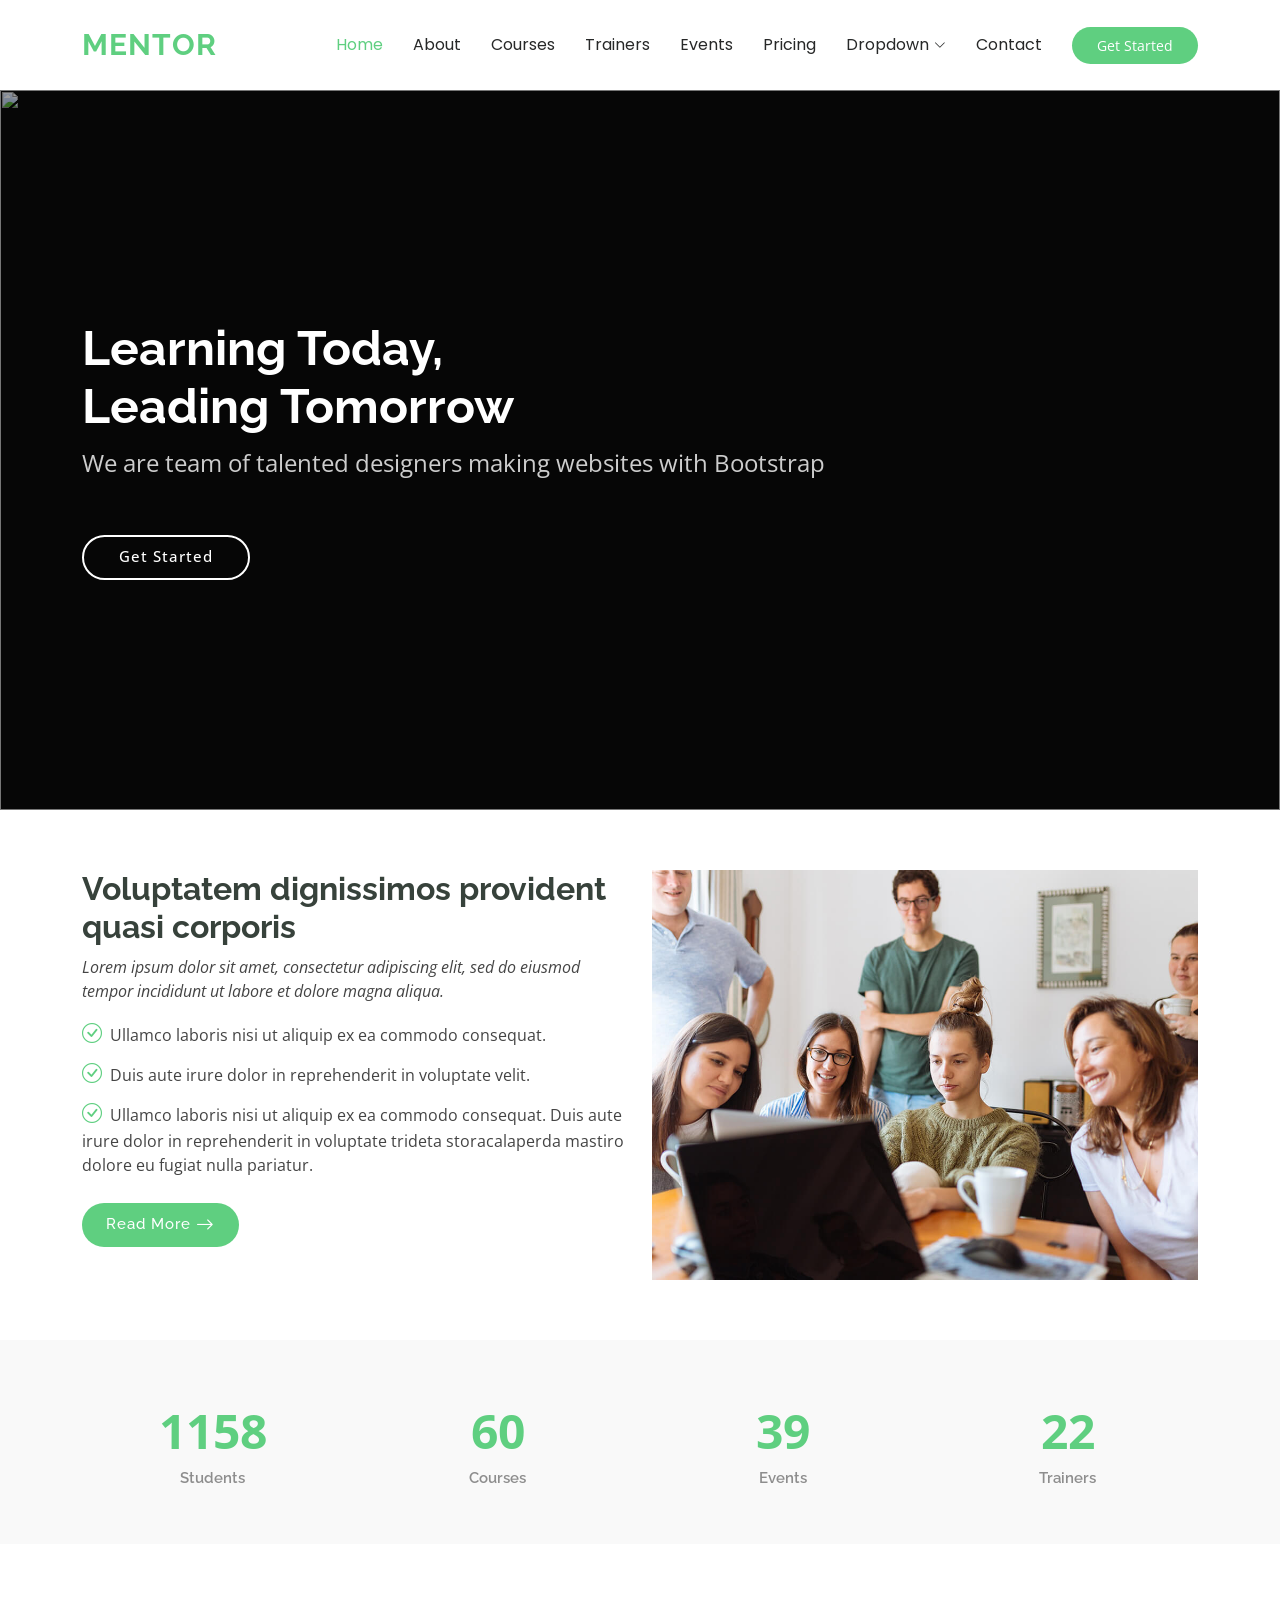
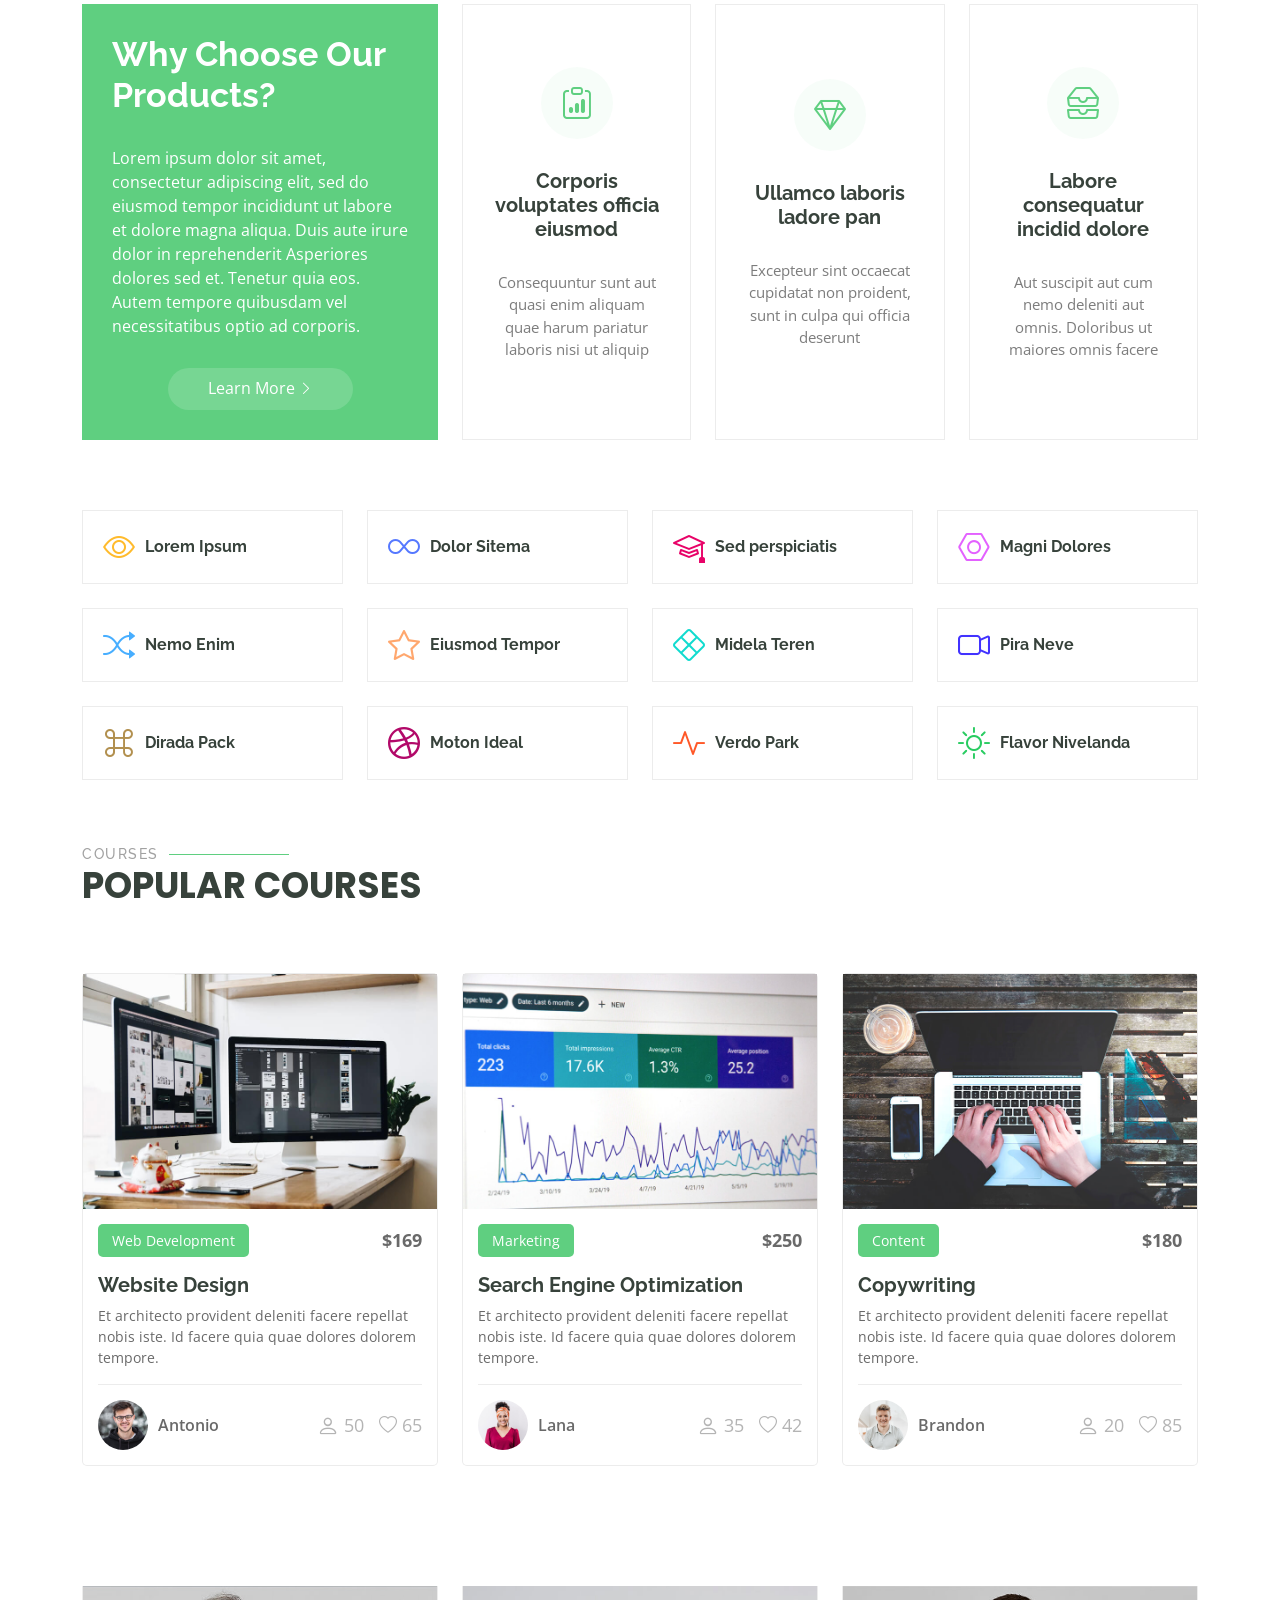
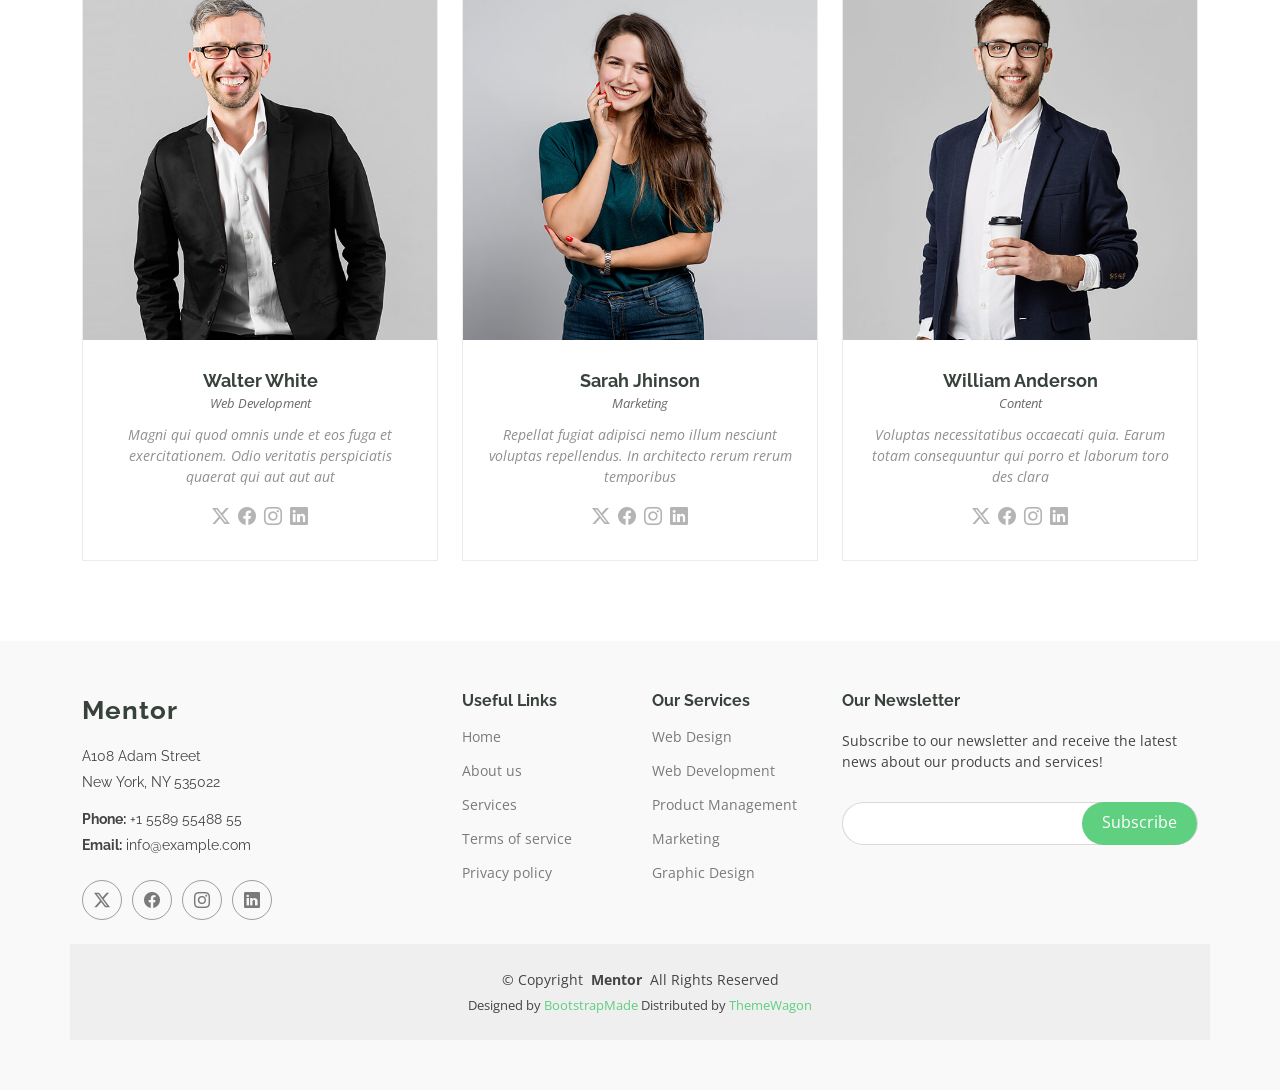
==== index.html @ 126075ee "Initial commit" ====
<!DOCTYPE html>
<html lang="en">

<head>
  <meta charset="utf-8">
  <meta content="width=device-width, initial-scale=1.0" name="viewport">
  <title>Index - Mentor Bootstrap Template</title>
  <meta name="description" content="">
  <meta name="keywords" content="">

  <!-- Favicons -->
  <link href="assets/img/favicon.png" rel="icon">
  <link href="assets/img/apple-touch-icon.png" rel="apple-touch-icon">

  <!-- Fonts -->
  <link href="https://fonts.googleapis.com" rel="preconnect">
  <link href="https://fonts.gstatic.com" rel="preconnect" crossorigin>
  <link href="https://fonts.googleapis.com/css2?family=Open+Sans:ital,wght@0,300;0,400;0,500;0,600;0,700;0,800;1,300;1,400;1,500;1,600;1,700;1,800&family=Poppins:ital,wght@0,100;0,200;0,300;0,400;0,500;0,600;0,700;0,800;0,900;1,100;1,200;1,300;1,400;1,500;1,600;1,700;1,800;1,900&family=Raleway:ital,wght@0,100;0,200;0,300;0,400;0,500;0,600;0,700;0,800;0,900;1,100;1,200;1,300;1,400;1,500;1,600;1,700;1,800;1,900&display=swap" rel="stylesheet">

  <!-- Vendor CSS Files -->
  <link href="assets/vendor/bootstrap/css/bootstrap.min.css" rel="stylesheet">
  <link href="assets/vendor/bootstrap-icons/bootstrap-icons.css" rel="stylesheet">
  <link href="assets/vendor/aos/aos.css" rel="stylesheet">
  <link href="assets/vendor/glightbox/css/glightbox.min.css" rel="stylesheet">
  <link href="assets/vendor/swiper/swiper-bundle.min.css" rel="stylesheet">

  <!-- Main CSS File -->
  <link href="assets/css/main.css" rel="stylesheet">

  <!-- =======================================================
  * Template Name: Mentor
  * Template URL: https://bootstrapmade.com/mentor-free-education-bootstrap-theme/
  * Updated: Aug 07 2024 with Bootstrap v5.3.3
  * Author: BootstrapMade.com
  * License: https://bootstrapmade.com/license/
  ======================================================== -->
</head>

<body class="index-page">

  <header id="header" class="header d-flex align-items-center sticky-top">
    <div class="container-fluid container-xl position-relative d-flex align-items-center">

      <a href="index.html" class="logo d-flex align-items-center me-auto">
        <!-- Uncomment the line below if you also wish to use an image logo -->
        <!-- <img src="assets/img/logo.png" alt=""> -->
        <h1 class="sitename">Mentor</h1>
      </a>

      <nav id="navmenu" class="navmenu">
        <ul>
          <li><a href="index.html" class="active">Home<br></a></li>
          <li><a href="about.html">About</a></li>
          <li><a href="courses.html">Courses</a></li>
          <li><a href="trainers.html">Trainers</a></li>
          <li><a href="events.html">Events</a></li>
          <li><a href="pricing.html">Pricing</a></li>
          <li class="dropdown"><a href="#"><span>Dropdown</span> <i class="bi bi-chevron-down toggle-dropdown"></i></a>
            <ul>
              <li><a href="#">Dropdown 1</a></li>
              <li class="dropdown"><a href="#"><span>Deep Dropdown</span> <i class="bi bi-chevron-down toggle-dropdown"></i></a>
                <ul>
                  <li><a href="#">Deep Dropdown 1</a></li>
                  <li><a href="#">Deep Dropdown 2</a></li>
                  <li><a href="#">Deep Dropdown 3</a></li>
                  <li><a href="#">Deep Dropdown 4</a></li>
                  <li><a href="#">Deep Dropdown 5</a></li>
                </ul>
              </li>
              <li><a href="#">Dropdown 2</a></li>
              <li><a href="#">Dropdown 3</a></li>
              <li><a href="#">Dropdown 4</a></li>
            </ul>
          </li>
          <li><a href="contact.html">Contact</a></li>
        </ul>
        <i class="mobile-nav-toggle d-xl-none bi bi-list"></i>
      </nav>

      <a class="btn-getstarted" href="courses.html">Get Started</a>

    </div>
  </header>

  <main class="main">

    <!-- Hero Section -->
    <section id="hero" class="hero section dark-background">

      <img src="assets/img/hero-bg.jpg" alt="" data-aos="fade-in">

      <div class="container">
        <h2 data-aos="fade-up" data-aos-delay="100">Learning Today,<br>Leading Tomorrow</h2>
        <p data-aos="fade-up" data-aos-delay="200">We are team of talented designers making websites with Bootstrap</p>
        <div class="d-flex mt-4" data-aos="fade-up" data-aos-delay="300">
          <a href="courses.html" class="btn-get-started">Get Started</a>
        </div>
      </div>

    </section><!-- /Hero Section -->

    <!-- About Section -->
    <section id="about" class="about section">

      <div class="container">

        <div class="row gy-4">

          <div class="col-lg-6 order-1 order-lg-2" data-aos="fade-up" data-aos-delay="100">
            <img src="assets/img/about.jpg" class="img-fluid" alt="">
          </div>

          <div class="col-lg-6 order-2 order-lg-1 content" data-aos="fade-up" data-aos-delay="200">
            <h3>Voluptatem dignissimos provident quasi corporis</h3>
            <p class="fst-italic">
              Lorem ipsum dolor sit amet, consectetur adipiscing elit, sed do eiusmod tempor incididunt ut labore et dolore
              magna aliqua.
            </p>
            <ul>
              <li><i class="bi bi-check-circle"></i> <span>Ullamco laboris nisi ut aliquip ex ea commodo consequat.</span></li>
              <li><i class="bi bi-check-circle"></i> <span>Duis aute irure dolor in reprehenderit in voluptate velit.</span></li>
              <li><i class="bi bi-check-circle"></i> <span>Ullamco laboris nisi ut aliquip ex ea commodo consequat. Duis aute irure dolor in reprehenderit in voluptate trideta storacalaperda mastiro dolore eu fugiat nulla pariatur.</span></li>
            </ul>
            <a href="#" class="read-more"><span>Read More</span><i class="bi bi-arrow-right"></i></a>
          </div>

        </div>

      </div>

    </section><!-- /About Section -->

    <!-- Counts Section -->
    <section id="counts" class="section counts light-background">

      <div class="container" data-aos="fade-up" data-aos-delay="100">

        <div class="row gy-4">

          <div class="col-lg-3 col-md-6">
            <div class="stats-item text-center w-100 h-100">
              <span data-purecounter-start="0" data-purecounter-end="1232" data-purecounter-duration="1" class="purecounter"></span>
              <p>Students</p>
            </div>
          </div><!-- End Stats Item -->

          <div class="col-lg-3 col-md-6">
            <div class="stats-item text-center w-100 h-100">
              <span data-purecounter-start="0" data-purecounter-end="64" data-purecounter-duration="1" class="purecounter"></span>
              <p>Courses</p>
            </div>
          </div><!-- End Stats Item -->

          <div class="col-lg-3 col-md-6">
            <div class="stats-item text-center w-100 h-100">
              <span data-purecounter-start="0" data-purecounter-end="42" data-purecounter-duration="1" class="purecounter"></span>
              <p>Events</p>
            </div>
          </div><!-- End Stats Item -->

          <div class="col-lg-3 col-md-6">
            <div class="stats-item text-center w-100 h-100">
              <span data-purecounter-start="0" data-purecounter-end="24" data-purecounter-duration="1" class="purecounter"></span>
              <p>Trainers</p>
            </div>
          </div><!-- End Stats Item -->

        </div>

      </div>

    </section><!-- /Counts Section -->

    <!-- Why Us Section -->
    <section id="why-us" class="section why-us">

      <div class="container">

        <div class="row gy-4">

          <div class="col-lg-4" data-aos="fade-up" data-aos-delay="100">
            <div class="why-box">
              <h3>Why Choose Our Products?</h3>
              <p>
                Lorem ipsum dolor sit amet, consectetur adipiscing elit, sed do eiusmod tempor incididunt ut labore et dolore magna aliqua. Duis aute irure dolor in reprehenderit
                Asperiores dolores sed et. Tenetur quia eos. Autem tempore quibusdam vel necessitatibus optio ad corporis.
              </p>
              <div class="text-center">
                <a href="#" class="more-btn"><span>Learn More</span> <i class="bi bi-chevron-right"></i></a>
              </div>
            </div>
          </div><!-- End Why Box -->

          <div class="col-lg-8 d-flex align-items-stretch">
            <div class="row gy-4" data-aos="fade-up" data-aos-delay="200">

              <div class="col-xl-4">
                <div class="icon-box d-flex flex-column justify-content-center align-items-center">
                  <i class="bi bi-clipboard-data"></i>
                  <h4>Corporis voluptates officia eiusmod</h4>
                  <p>Consequuntur sunt aut quasi enim aliquam quae harum pariatur laboris nisi ut aliquip</p>
                </div>
              </div><!-- End Icon Box -->

              <div class="col-xl-4" data-aos="fade-up" data-aos-delay="300">
                <div class="icon-box d-flex flex-column justify-content-center align-items-center">
                  <i class="bi bi-gem"></i>
                  <h4>Ullamco laboris ladore pan</h4>
                  <p>Excepteur sint occaecat cupidatat non proident, sunt in culpa qui officia deserunt</p>
                </div>
              </div><!-- End Icon Box -->

              <div class="col-xl-4" data-aos="fade-up" data-aos-delay="400">
                <div class="icon-box d-flex flex-column justify-content-center align-items-center">
                  <i class="bi bi-inboxes"></i>
                  <h4>Labore consequatur incidid dolore</h4>
                  <p>Aut suscipit aut cum nemo deleniti aut omnis. Doloribus ut maiores omnis facere</p>
                </div>
              </div><!-- End Icon Box -->

            </div>
          </div>

        </div>

      </div>

    </section><!-- /Why Us Section -->

    <!-- Features Section -->
    <section id="features" class="features section">

      <div class="container">

        <div class="row gy-4">

          <div class="col-lg-3 col-md-4" data-aos="fade-up" data-aos-delay="100">
            <div class="features-item">
              <i class="bi bi-eye" style="color: #ffbb2c;"></i>
              <h3><a href="" class="stretched-link">Lorem Ipsum</a></h3>
            </div>
          </div><!-- End Feature Item -->

          <div class="col-lg-3 col-md-4" data-aos="fade-up" data-aos-delay="200">
            <div class="features-item">
              <i class="bi bi-infinity" style="color: #5578ff;"></i>
              <h3><a href="" class="stretched-link">Dolor Sitema</a></h3>
            </div>
          </div><!-- End Feature Item -->

          <div class="col-lg-3 col-md-4" data-aos="fade-up" data-aos-delay="300">
            <div class="features-item">
              <i class="bi bi-mortarboard" style="color: #e80368;"></i>
              <h3><a href="" class="stretched-link">Sed perspiciatis</a></h3>
            </div>
          </div><!-- End Feature Item -->

          <div class="col-lg-3 col-md-4" data-aos="fade-up" data-aos-delay="400">
            <div class="features-item">
              <i class="bi bi-nut" style="color: #e361ff;"></i>
              <h3><a href="" class="stretched-link">Magni Dolores</a></h3>
            </div>
          </div><!-- End Feature Item -->

          <div class="col-lg-3 col-md-4" data-aos="fade-up" data-aos-delay="500">
            <div class="features-item">
              <i class="bi bi-shuffle" style="color: #47aeff;"></i>
              <h3><a href="" class="stretched-link">Nemo Enim</a></h3>
            </div>
          </div><!-- End Feature Item -->

          <div class="col-lg-3 col-md-4" data-aos="fade-up" data-aos-delay="600">
            <div class="features-item">
              <i class="bi bi-star" style="color: #ffa76e;"></i>
              <h3><a href="" class="stretched-link">Eiusmod Tempor</a></h3>
            </div>
          </div><!-- End Feature Item -->

          <div class="col-lg-3 col-md-4" data-aos="fade-up" data-aos-delay="700">
            <div class="features-item">
              <i class="bi bi-x-diamond" style="color: #11dbcf;"></i>
              <h3><a href="" class="stretched-link">Midela Teren</a></h3>
            </div>
          </div><!-- End Feature Item -->

          <div class="col-lg-3 col-md-4" data-aos="fade-up" data-aos-delay="800">
            <div class="features-item">
              <i class="bi bi-camera-video" style="color: #4233ff;"></i>
              <h3><a href="" class="stretched-link">Pira Neve</a></h3>
            </div>
          </div><!-- End Feature Item -->

          <div class="col-lg-3 col-md-4" data-aos="fade-up" data-aos-delay="900">
            <div class="features-item">
              <i class="bi bi-command" style="color: #b2904f;"></i>
              <h3><a href="" class="stretched-link">Dirada Pack</a></h3>
            </div>
          </div><!-- End Feature Item -->

          <div class="col-lg-3 col-md-4" data-aos="fade-up" data-aos-delay="1000">
            <div class="features-item">
              <i class="bi bi-dribbble" style="color: #b20969;"></i>
              <h3><a href="" class="stretched-link">Moton Ideal</a></h3>
            </div>
          </div><!-- End Feature Item -->

          <div class="col-lg-3 col-md-4" data-aos="fade-up" data-aos-delay="1100">
            <div class="features-item">
              <i class="bi bi-activity" style="color: #ff5828;"></i>
              <h3><a href="" class="stretched-link">Verdo Park</a></h3>
            </div>
          </div><!-- End Feature Item -->

          <div class="col-lg-3 col-md-4" data-aos="fade-up" data-aos-delay="1200">
            <div class="features-item">
              <i class="bi bi-brightness-high" style="color: #29cc61;"></i>
              <h3><a href="" class="stretched-link">Flavor Nivelanda</a></h3>
            </div>
          </div><!-- End Feature Item -->

        </div>

      </div>

    </section><!-- /Features Section -->

    <!-- Courses Section -->
    <section id="courses" class="courses section">

      <!-- Section Title -->
      <div class="container section-title" data-aos="fade-up">
        <h2>Courses</h2>
        <p>Popular Courses</p>
      </div><!-- End Section Title -->

      <div class="container">

        <div class="row">

          <div class="col-lg-4 col-md-6 d-flex align-items-stretch" data-aos="zoom-in" data-aos-delay="100">
            <div class="course-item">
              <img src="assets/img/course-1.jpg" class="img-fluid" alt="...">
              <div class="course-content">
                <div class="d-flex justify-content-between align-items-center mb-3">
                  <p class="category">Web Development</p>
                  <p class="price">$169</p>
                </div>

                <h3><a href="course-details.html">Website Design</a></h3>
                <p class="description">Et architecto provident deleniti facere repellat nobis iste. Id facere quia quae dolores dolorem tempore.</p>
                <div class="trainer d-flex justify-content-between align-items-center">
                  <div class="trainer-profile d-flex align-items-center">
                    <img src="assets/img/trainers/trainer-1-2.jpg" class="img-fluid" alt="">
                    <a href="" class="trainer-link">Antonio</a>
                  </div>
                  <div class="trainer-rank d-flex align-items-center">
                    <i class="bi bi-person user-icon"></i>&nbsp;50
                    &nbsp;&nbsp;
                    <i class="bi bi-heart heart-icon"></i>&nbsp;65
                  </div>
                </div>
              </div>
            </div>
          </div> <!-- End Course Item-->

          <div class="col-lg-4 col-md-6 d-flex align-items-stretch mt-4 mt-md-0" data-aos="zoom-in" data-aos-delay="200">
            <div class="course-item">
              <img src="assets/img/course-2.jpg" class="img-fluid" alt="...">
              <div class="course-content">
                <div class="d-flex justify-content-between align-items-center mb-3">
                  <p class="category">Marketing</p>
                  <p class="price">$250</p>
                </div>

                <h3><a href="course-details.html">Search Engine Optimization</a></h3>
                <p class="description">Et architecto provident deleniti facere repellat nobis iste. Id facere quia quae dolores dolorem tempore.</p>
                <div class="trainer d-flex justify-content-between align-items-center">
                  <div class="trainer-profile d-flex align-items-center">
                    <img src="assets/img/trainers/trainer-2-2.jpg" class="img-fluid" alt="">
                    <a href="" class="trainer-link">Lana</a>
                  </div>
                  <div class="trainer-rank d-flex align-items-center">
                    <i class="bi bi-person user-icon"></i>&nbsp;35
                    &nbsp;&nbsp;
                    <i class="bi bi-heart heart-icon"></i>&nbsp;42
                  </div>
                </div>
              </div>
            </div>
          </div> <!-- End Course Item-->

          <div class="col-lg-4 col-md-6 d-flex align-items-stretch mt-4 mt-lg-0" data-aos="zoom-in" data-aos-delay="300">
            <div class="course-item">
              <img src="assets/img/course-3.jpg" class="img-fluid" alt="...">
              <div class="course-content">
                <div class="d-flex justify-content-between align-items-center mb-3">
                  <p class="category">Content</p>
                  <p class="price">$180</p>
                </div>

                <h3><a href="course-details.html">Copywriting</a></h3>
                <p class="description">Et architecto provident deleniti facere repellat nobis iste. Id facere quia quae dolores dolorem tempore.</p>
                <div class="trainer d-flex justify-content-between align-items-center">
                  <div class="trainer-profile d-flex align-items-center">
                    <img src="assets/img/trainers/trainer-3-2.jpg" class="img-fluid" alt="">
                    <a href="" class="trainer-link">Brandon</a>
                  </div>
                  <div class="trainer-rank d-flex align-items-center">
                    <i class="bi bi-person user-icon"></i>&nbsp;20
                    &nbsp;&nbsp;
                    <i class="bi bi-heart heart-icon"></i>&nbsp;85
                  </div>
                </div>
              </div>
            </div>
          </div> <!-- End Course Item-->

        </div>

      </div>

    </section><!-- /Courses Section -->

    <!-- Trainers Index Section -->
    <section id="trainers-index" class="section trainers-index">

      <div class="container">

        <div class="row">

          <div class="col-lg-4 col-md-6 d-flex" data-aos="fade-up" data-aos-delay="100">
            <div class="member">
              <img src="assets/img/trainers/trainer-1.jpg" class="img-fluid" alt="">
              <div class="member-content">
                <h4>Walter White</h4>
                <span>Web Development</span>
                <p>
                  Magni qui quod omnis unde et eos fuga et exercitationem. Odio veritatis perspiciatis quaerat qui aut aut aut
                </p>
                <div class="social">
                  <a href=""><i class="bi bi-twitter-x"></i></a>
                  <a href=""><i class="bi bi-facebook"></i></a>
                  <a href=""><i class="bi bi-instagram"></i></a>
                  <a href=""><i class="bi bi-linkedin"></i></a>
                </div>
              </div>
            </div>
          </div><!-- End Team Member -->

          <div class="col-lg-4 col-md-6 d-flex" data-aos="fade-up" data-aos-delay="200">
            <div class="member">
              <img src="assets/img/trainers/trainer-2.jpg" class="img-fluid" alt="">
              <div class="member-content">
                <h4>Sarah Jhinson</h4>
                <span>Marketing</span>
                <p>
                  Repellat fugiat adipisci nemo illum nesciunt voluptas repellendus. In architecto rerum rerum temporibus
                </p>
                <div class="social">
                  <a href=""><i class="bi bi-twitter-x"></i></a>
                  <a href=""><i class="bi bi-facebook"></i></a>
                  <a href=""><i class="bi bi-instagram"></i></a>
                  <a href=""><i class="bi bi-linkedin"></i></a>
                </div>
              </div>
            </div>
          </div><!-- End Team Member -->

          <div class="col-lg-4 col-md-6 d-flex" data-aos="fade-up" data-aos-delay="300">
            <div class="member">
              <img src="assets/img/trainers/trainer-3.jpg" class="img-fluid" alt="">
              <div class="member-content">
                <h4>William Anderson</h4>
                <span>Content</span>
                <p>
                  Voluptas necessitatibus occaecati quia. Earum totam consequuntur qui porro et laborum toro des clara
                </p>
                <div class="social">
                  <a href=""><i class="bi bi-twitter-x"></i></a>
                  <a href=""><i class="bi bi-facebook"></i></a>
                  <a href=""><i class="bi bi-instagram"></i></a>
                  <a href=""><i class="bi bi-linkedin"></i></a>
                </div>
              </div>
            </div>
          </div><!-- End Team Member -->

        </div>

      </div>

    </section><!-- /Trainers Index Section -->

  </main>

  <footer id="footer" class="footer position-relative light-background">

    <div class="container footer-top">
      <div class="row gy-4">
        <div class="col-lg-4 col-md-6 footer-about">
          <a href="index.html" class="logo d-flex align-items-center">
            <span class="sitename">Mentor</span>
          </a>
          <div class="footer-contact pt-3">
            <p>A108 Adam Street</p>
            <p>New York, NY 535022</p>
            <p class="mt-3"><strong>Phone:</strong> <span>+1 5589 55488 55</span></p>
            <p><strong>Email:</strong> <span>info@example.com</span></p>
          </div>
          <div class="social-links d-flex mt-4">
            <a href=""><i class="bi bi-twitter-x"></i></a>
            <a href=""><i class="bi bi-facebook"></i></a>
            <a href=""><i class="bi bi-instagram"></i></a>
            <a href=""><i class="bi bi-linkedin"></i></a>
          </div>
        </div>

        <div class="col-lg-2 col-md-3 footer-links">
          <h4>Useful Links</h4>
          <ul>
            <li><a href="#">Home</a></li>
            <li><a href="#">About us</a></li>
            <li><a href="#">Services</a></li>
            <li><a href="#">Terms of service</a></li>
            <li><a href="#">Privacy policy</a></li>
          </ul>
        </div>

        <div class="col-lg-2 col-md-3 footer-links">
          <h4>Our Services</h4>
          <ul>
            <li><a href="#">Web Design</a></li>
            <li><a href="#">Web Development</a></li>
            <li><a href="#">Product Management</a></li>
            <li><a href="#">Marketing</a></li>
            <li><a href="#">Graphic Design</a></li>
          </ul>
        </div>

        <div class="col-lg-4 col-md-12 footer-newsletter">
          <h4>Our Newsletter</h4>
          <p>Subscribe to our newsletter and receive the latest news about our products and services!</p>
          <form action="forms/newsletter.php" method="post" class="php-email-form">
            <div class="newsletter-form"><input type="email" name="email"><input type="submit" value="Subscribe"></div>
            <div class="loading">Loading</div>
            <div class="error-message"></div>
            <div class="sent-message">Your subscription request has been sent. Thank you!</div>
          </form>
        </div>

      </div>
    </div>

    <div class="container copyright text-center mt-4">
      <p>© <span>Copyright</span> <strong class="px-1 sitename">Mentor</strong> <span>All Rights Reserved</span></p>
      <div class="credits">
        <!-- All the links in the footer should remain intact. -->
        <!-- You can delete the links only if you've purchased the pro version. -->
        <!-- Licensing information: https://bootstrapmade.com/license/ -->
        <!-- Purchase the pro version with working PHP/AJAX contact form: [buy-url] -->
        Designed by <a href="https://bootstrapmade.com/">BootstrapMade</a> Distributed by <a href=“https://themewagon.com>ThemeWagon
      </div>
    </div>

  </footer>

  <!-- Scroll Top -->
  <a href="#" id="scroll-top" class="scroll-top d-flex align-items-center justify-content-center"><i class="bi bi-arrow-up-short"></i></a>

  <!-- Preloader -->
  <div id="preloader"></div>

  <!-- Vendor JS Files -->
  <script src="assets/vendor/bootstrap/js/bootstrap.bundle.min.js"></script>
  <script src="assets/vendor/php-email-form/validate.js"></script>
  <script src="assets/vendor/aos/aos.js"></script>
  <script src="assets/vendor/glightbox/js/glightbox.min.js"></script>
  <script src="assets/vendor/purecounter/purecounter_vanilla.js"></script>
  <script src="assets/vendor/swiper/swiper-bundle.min.js"></script>

  <!-- Main JS File -->
  <script src="assets/js/main.js"></script>

</body>

</html>
---- assets/css/main.css ----
/**
* Template Name: Mentor
* Template URL: https://bootstrapmade.com/mentor-free-education-bootstrap-theme/
* Updated: Aug 07 2024 with Bootstrap v5.3.3
* Author: BootstrapMade.com
* License: https://bootstrapmade.com/license/
*/

/*--------------------------------------------------------------
# Font & Color Variables
# Help: https://bootstrapmade.com/color-system/
--------------------------------------------------------------*/
/* Fonts */
:root {
  --default-font: "Open Sans",  system-ui, -apple-system, "Segoe UI", Roboto, "Helvetica Neue", Arial, "Noto Sans", "Liberation Sans", sans-serif, "Apple Color Emoji", "Segoe UI Emoji", "Segoe UI Symbol", "Noto Color Emoji";
  --heading-font: "Raleway",  sans-serif;
  --nav-font: "Poppins",  sans-serif;
}

/* Global Colors - The following color variables are used throughout the website. Updating them here will change the color scheme of the entire website */
:root { 
  --background-color: #ffffff; /* Background color for the entire website, including individual sections */
  --default-color: #444444; /* Default color used for the majority of the text content across the entire website */
  --heading-color: #37423b; /* Color for headings, subheadings and title throughout the website */
  --accent-color: #5fcf80; /* Accent color that represents your brand on the website. It's used for buttons, links, and other elements that need to stand out */
  --surface-color: #ffffff; /* The surface color is used as a background of boxed elements within sections, such as cards, icon boxes, or other elements that require a visual separation from the global background. */
  --contrast-color: #ffffff; /* Contrast color for text, ensuring readability against backgrounds of accent, heading, or default colors. */
}

/* Nav Menu Colors - The following color variables are used specifically for the navigation menu. They are separate from the global colors to allow for more customization options */
:root {
  --nav-color: #272828;  /* The default color of the main navmenu links */
  --nav-hover-color: #5fcf80; /* Applied to main navmenu links when they are hovered over or active */
  --nav-mobile-background-color: #ffffff; /* Used as the background color for mobile navigation menu */
  --nav-dropdown-background-color: #ffffff; /* Used as the background color for dropdown items that appear when hovering over primary navigation items */
  --nav-dropdown-color: #272828; /* Used for navigation links of the dropdown items in the navigation menu. */
  --nav-dropdown-hover-color: #5fcf80; /* Similar to --nav-hover-color, this color is applied to dropdown navigation links when they are hovered over. */
}

/* Color Presets - These classes override global colors when applied to any section or element, providing reuse of the sam color scheme. */

.light-background {
  --background-color: #f9f9f9;
  --surface-color: #ffffff;
}

.dark-background {
  --background-color: #060606;
  --default-color: #ffffff;
  --heading-color: #ffffff;
  --surface-color: #252525;
  --contrast-color: #ffffff;
}

/* Smooth scroll */
:root {
  scroll-behavior: smooth;
}

/*--------------------------------------------------------------
# General Styling & Shared Classes
--------------------------------------------------------------*/
body {
  color: var(--default-color);
  background-color: var(--background-color);
  font-family: var(--default-font);
}

a {
  color: var(--accent-color);
  text-decoration: none;
  transition: 0.3s;
}

a:hover {
  color: color-mix(in srgb, var(--accent-color), transparent 25%);
  text-decoration: none;
}

h1,
h2,
h3,
h4,
h5,
h6 {
  color: var(--heading-color);
  font-family: var(--heading-font);
}

/* PHP Email Form Messages
------------------------------*/
.php-email-form .error-message {
  display: none;
  background: #df1529;
  color: #ffffff;
  text-align: left;
  padding: 15px;
  margin-bottom: 24px;
  font-weight: 600;
}

.php-email-form .sent-message {
  display: none;
  color: #ffffff;
  background: #059652;
  text-align: center;
  padding: 15px;
  margin-bottom: 24px;
  font-weight: 600;
}

.php-email-form .loading {
  display: none;
  background: var(--surface-color);
  text-align: center;
  padding: 15px;
  margin-bottom: 24px;
}

.php-email-form .loading:before {
  content: "";
  display: inline-block;
  border-radius: 50%;
  width: 24px;
  height: 24px;
  margin: 0 10px -6px 0;
  border: 3px solid var(--accent-color);
  border-top-color: var(--surface-color);
  animation: php-email-form-loading 1s linear infinite;
}

@keyframes php-email-form-loading {
  0% {
    transform: rotate(0deg);
  }

  100% {
    transform: rotate(360deg);
  }
}

/* Pulsating Play Button
------------------------------*/
.pulsating-play-btn {
  width: 94px;
  height: 94px;
  background: radial-gradient(var(--accent-color) 50%, color-mix(in srgb, var(--accent-color), transparent 75%) 52%);
  border-radius: 50%;
  display: block;
  position: relative;
  overflow: hidden;
}

.pulsating-play-btn:before {
  content: "";
  position: absolute;
  width: 120px;
  height: 120px;
  animation-delay: 0s;
  animation: pulsate-play-btn 2s;
  animation-direction: forwards;
  animation-iteration-count: infinite;
  animation-timing-function: steps;
  opacity: 1;
  border-radius: 50%;
  border: 5px solid color-mix(in srgb, var(--accent-color), transparent 30%);
  top: -15%;
  left: -15%;
  background: rgba(198, 16, 0, 0);
}

.pulsating-play-btn:after {
  content: "";
  position: absolute;
  left: 50%;
  top: 50%;
  transform: translateX(-40%) translateY(-50%);
  width: 0;
  height: 0;
  border-top: 10px solid transparent;
  border-bottom: 10px solid transparent;
  border-left: 15px solid #fff;
  z-index: 100;
  transition: all 400ms cubic-bezier(0.55, 0.055, 0.675, 0.19);
}

.pulsating-play-btn:hover:before {
  content: "";
  position: absolute;
  left: 50%;
  top: 50%;
  transform: translateX(-40%) translateY(-50%);
  width: 0;
  height: 0;
  border: none;
  border-top: 10px solid transparent;
  border-bottom: 10px solid transparent;
  border-left: 15px solid #fff;
  z-index: 200;
  animation: none;
  border-radius: 0;
}

.pulsating-play-btn:hover:after {
  border-left: 15px solid var(--accent-color);
  transform: scale(20);
}

@keyframes pulsate-play-btn {
  0% {
    transform: scale(0.6, 0.6);
    opacity: 1;
  }

  100% {
    transform: scale(1, 1);
    opacity: 0;
  }
}

/*--------------------------------------------------------------
# Global Header
--------------------------------------------------------------*/
.header {
  color: var(--default-color);
  background-color: var(--background-color);
  padding: 15px 0;
  transition: all 0.5s;
  z-index: 997;
}

.header .logo {
  line-height: 1;
}

.header .logo img {
  max-height: 36px;
  margin-right: 8px;
}

.header .logo h1 {
  font-weight: 700;
  font-size: 30px;
  margin: 0;
  letter-spacing: 1px;
  text-transform: uppercase;
  color: var(--accent-color);
}

.header .btn-getstarted,
.header .btn-getstarted:focus {
  color: var(--contrast-color);
  background: var(--accent-color);
  font-size: 14px;
  padding: 8px 25px;
  margin: 0 0 0 30px;
  border-radius: 50px;
  transition: 0.3s;
}

.header .btn-getstarted:hover,
.header .btn-getstarted:focus:hover {
  color: var(--contrast-color);
  background: color-mix(in srgb, var(--accent-color), transparent 15%);
}

@media (max-width: 1200px) {
  .header .logo {
    order: 1;
  }

  .header .btn-getstarted {
    order: 2;
    margin: 0 15px 0 0;
    padding: 6px 15px;
  }

  .header .navmenu {
    order: 3;
  }
}

.scrolled .header {
  box-shadow: 0px 0 18px rgba(0, 0, 0, 0.1);
}

/*--------------------------------------------------------------
# Navigation Menu
--------------------------------------------------------------*/
/* Navmenu - Desktop */
@media (min-width: 1200px) {
  .navmenu {
    padding: 0;
  }

  .navmenu ul {
    margin: 0;
    padding: 0;
    display: flex;
    list-style: none;
    align-items: center;
  }

  .navmenu li {
    position: relative;
  }

  .navmenu a,
  .navmenu a:focus {
    color: var(--nav-color);
    padding: 18px 15px;
    font-size: 16px;
    font-family: var(--nav-font);
    font-weight: 400;
    display: flex;
    align-items: center;
    justify-content: space-between;
    white-space: nowrap;
    transition: 0.3s;
  }

  .navmenu a i,
  .navmenu a:focus i {
    font-size: 12px;
    line-height: 0;
    margin-left: 5px;
    transition: 0.3s;
  }

  .navmenu li:last-child a {
    padding-right: 0;
  }

  .navmenu li:hover>a,
  .navmenu .active,
  .navmenu .active:focus {
    color: var(--nav-hover-color);
  }

  .navmenu .dropdown ul {
    margin: 0;
    padding: 10px 0;
    background: var(--nav-dropdown-background-color);
    display: block;
    position: absolute;
    visibility: hidden;
    left: 14px;
    top: 130%;
    opacity: 0;
    transition: 0.3s;
    border-radius: 4px;
    z-index: 99;
    box-shadow: 0px 0px 30px rgba(0, 0, 0, 0.1);
  }

  .navmenu .dropdown ul li {
    min-width: 200px;
  }

  .navmenu .dropdown ul a {
    padding: 10px 20px;
    font-size: 15px;
    text-transform: none;
    color: var(--nav-dropdown-color);
  }

  .navmenu .dropdown ul a i {
    font-size: 12px;
  }

  .navmenu .dropdown ul a:hover,
  .navmenu .dropdown ul .active:hover,
  .navmenu .dropdown ul li:hover>a {
    color: var(--nav-dropdown-hover-color);
  }

  .navmenu .dropdown:hover>ul {
    opacity: 1;
    top: 100%;
    visibility: visible;
  }

  .navmenu .dropdown .dropdown ul {
    top: 0;
    left: -90%;
    visibility: hidden;
  }

  .navmenu .dropdown .dropdown:hover>ul {
    opacity: 1;
    top: 0;
    left: -100%;
    visibility: visible;
  }
}

/* Navmenu - Mobile */
@media (max-width: 1199px) {
  .mobile-nav-toggle {
    color: var(--nav-color);
    font-size: 28px;
    line-height: 0;
    margin-right: 10px;
    cursor: pointer;
    transition: color 0.3s;
  }

  .navmenu {
    padding: 0;
    z-index: 9997;
  }

  .navmenu ul {
    display: none;
    list-style: none;
    position: absolute;
    inset: 60px 20px 20px 20px;
    padding: 10px 0;
    margin: 0;
    border-radius: 6px;
    background-color: var(--nav-mobile-background-color);
    border: 1px solid color-mix(in srgb, var(--default-color), transparent 90%);
    box-shadow: none;
    overflow-y: auto;
    transition: 0.3s;
    z-index: 9998;
  }

  .navmenu a,
  .navmenu a:focus {
    color: var(--nav-dropdown-color);
    padding: 10px 20px;
    font-family: var(--nav-font);
    font-size: 17px;
    font-weight: 500;
    display: flex;
    align-items: center;
    justify-content: space-between;
    white-space: nowrap;
    transition: 0.3s;
  }

  .navmenu a i,
  .navmenu a:focus i {
    font-size: 12px;
    line-height: 0;
    margin-left: 5px;
    width: 30px;
    height: 30px;
    display: flex;
    align-items: center;
    justify-content: center;
    border-radius: 50%;
    transition: 0.3s;
    background-color: color-mix(in srgb, var(--accent-color), transparent 90%);
  }

  .navmenu a i:hover,
  .navmenu a:focus i:hover {
    background-color: var(--accent-color);
    color: var(--contrast-color);
  }

  .navmenu a:hover,
  .navmenu .active,
  .navmenu .active:focus {
    color: var(--nav-dropdown-hover-color);
  }

  .navmenu .active i,
  .navmenu .active:focus i {
    background-color: var(--accent-color);
    color: var(--contrast-color);
    transform: rotate(180deg);
  }

  .navmenu .dropdown ul {
    position: static;
    display: none;
    z-index: 99;
    padding: 10px 0;
    margin: 10px 20px;
    background-color: var(--nav-dropdown-background-color);
    transition: all 0.5s ease-in-out;
  }

  .navmenu .dropdown ul ul {
    background-color: rgba(33, 37, 41, 0.1);
  }

  .navmenu .dropdown>.dropdown-active {
    display: block;
    background-color: rgba(33, 37, 41, 0.03);
  }

  .mobile-nav-active {
    overflow: hidden;
  }

  .mobile-nav-active .mobile-nav-toggle {
    color: #fff;
    position: absolute;
    font-size: 32px;
    top: 15px;
    right: 15px;
    margin-right: 0;
    z-index: 9999;
  }

  .mobile-nav-active .navmenu {
    position: fixed;
    overflow: hidden;
    inset: 0;
    background: rgba(33, 37, 41, 0.8);
    transition: 0.3s;
  }

  .mobile-nav-active .navmenu>ul {
    display: block;
  }
}

/*--------------------------------------------------------------
# Global Footer
--------------------------------------------------------------*/
.footer {
  color: var(--default-color);
  background-color: var(--background-color);
  font-size: 14px;
  padding-bottom: 50px;
  position: relative;
}

.footer .footer-top {
  padding-top: 50px;
}

.footer .footer-about .logo {
  margin-bottom: 0;
}

.footer .footer-about .logo img {
  max-height: 40px;
  margin-right: 6px;
}

.footer .footer-about .logo span {
  font-size: 26px;
  font-weight: 700;
  letter-spacing: 1px;
  font-family: var(--heading-font);
  color: var(--heading-color);
}

.footer .footer-about p {
  font-size: 14px;
  font-family: var(--heading-font);
}

.footer .social-links a {
  display: flex;
  align-items: center;
  justify-content: center;
  width: 40px;
  height: 40px;
  border-radius: 50%;
  border: 1px solid color-mix(in srgb, var(--default-color), transparent 50%);
  font-size: 16px;
  color: color-mix(in srgb, var(--default-color), transparent 30%);
  margin-right: 10px;
  transition: 0.3s;
}

.footer .social-links a:hover {
  color: var(--accent-color);
  border-color: var(--accent-color);
}

.footer h4 {
  font-size: 16px;
  font-weight: bold;
  position: relative;
  padding-bottom: 12px;
}

.footer .footer-links {
  margin-bottom: 30px;
}

.footer .footer-links ul {
  list-style: none;
  padding: 0;
  margin: 0;
}

.footer .footer-links ul i {
  padding-right: 2px;
  font-size: 12px;
  line-height: 0;
}

.footer .footer-links ul li {
  padding: 10px 0;
  display: flex;
  align-items: center;
}

.footer .footer-links ul li:first-child {
  padding-top: 0;
}

.footer .footer-links ul a {
  color: color-mix(in srgb, var(--default-color), transparent 30%);
  display: inline-block;
  line-height: 1;
}

.footer .footer-links ul a:hover {
  color: var(--accent-color);
}

.footer .footer-contact p {
  margin-bottom: 5px;
}

.footer .footer-newsletter .newsletter-form {
  margin-top: 30px;
  margin-bottom: 15px;
  padding: 6px 8px;
  position: relative;
  border-radius: 50px;
  border: 1px solid color-mix(in srgb, var(--default-color), transparent 80%);
  display: flex;
  background-color: var(--surface-color);
  transition: 0.3s;
}

.footer .footer-newsletter .newsletter-form:focus-within {
  border-color: var(--accent-color);
}

.footer .footer-newsletter .newsletter-form input[type=email] {
  border: 0;
  padding: 4px 8px;
  width: 100%;
  background-color: var(--surface-color);
  color: var(--default-color);
}

.footer .footer-newsletter .newsletter-form input[type=email]:focus-visible {
  outline: none;
}

.footer .footer-newsletter .newsletter-form input[type=submit] {
  border: 0;
  font-size: 16px;
  padding: 0 20px 2px 20px;
  margin: -7px -8px -7px 0;
  background: var(--accent-color);
  color: var(--contrast-color);
  transition: 0.3s;
  border-radius: 50px;
}

.footer .footer-newsletter .newsletter-form input[type=submit]:hover {
  background: color-mix(in srgb, var(--accent-color), transparent 20%);
}

.footer .copyright {
  padding-top: 25px;
  padding-bottom: 25px;
  background-color: color-mix(in srgb, var(--default-color), transparent 95%);
}

.footer .copyright p {
  margin-bottom: 0;
}

.footer .credits {
  margin-top: 6px;
  font-size: 13px;
}

/*--------------------------------------------------------------
# Preloader
--------------------------------------------------------------*/
#preloader {
  position: fixed;
  inset: 0;
  z-index: 999999;
  overflow: hidden;
  background: var(--background-color);
  transition: all 0.6s ease-out;
}

#preloader:before {
  content: "";
  position: fixed;
  top: calc(50% - 30px);
  left: calc(50% - 30px);
  border: 6px solid #ffffff;
  border-color: var(--accent-color) transparent var(--accent-color) transparent;
  border-radius: 50%;
  width: 60px;
  height: 60px;
  animation: animate-preloader 1.5s linear infinite;
}

@keyframes animate-preloader {
  0% {
    transform: rotate(0deg);
  }

  100% {
    transform: rotate(360deg);
  }
}

/*--------------------------------------------------------------
# Scroll Top Button
--------------------------------------------------------------*/
.scroll-top {
  position: fixed;
  visibility: hidden;
  opacity: 0;
  right: 15px;
  bottom: -15px;
  z-index: 99999;
  background-color: var(--accent-color);
  width: 44px;
  height: 44px;
  border-radius: 50px;
  transition: all 0.4s;
}

.scroll-top i {
  font-size: 24px;
  color: var(--contrast-color);
  line-height: 0;
}

.scroll-top:hover {
  background-color: color-mix(in srgb, var(--accent-color), transparent 20%);
  color: var(--contrast-color);
}

.scroll-top.active {
  visibility: visible;
  opacity: 1;
  bottom: 15px;
}

/*--------------------------------------------------------------
# Disable aos animation delay on mobile devices
--------------------------------------------------------------*/
@media screen and (max-width: 768px) {
  [data-aos-delay] {
    transition-delay: 0 !important;
  }
}

/*--------------------------------------------------------------
# Global Page Titles & Breadcrumbs
--------------------------------------------------------------*/
.page-title {
  --default-color: var(--contrast-color);
  --background-color: var(--accent-color);
  --heading-color: var(--contrast-color);
  color: var(--default-color);
  background-color: var(--background-color);
  position: relative;
}

.page-title .heading {
  padding: 80px 0;
  border-top: 1px solid color-mix(in srgb, var(--default-color), transparent 90%);
}

.page-title .heading h1 {
  font-size: 38px;
  font-weight: 700;
}

.page-title nav {
  background-color: color-mix(in srgb, var(--accent-color) 90%, black 5%);
  padding: 20px 0;
}

.page-title nav a {
  color: var(--default-color);
}

.page-title nav ol {
  display: flex;
  flex-wrap: wrap;
  list-style: none;
  margin: 0;
  font-size: 16px;
  font-weight: 600;
}

.page-title nav ol li+li {
  padding-left: 10px;
}

.page-title nav ol li+li::before {
  content: "/";
  display: inline-block;
  padding-right: 10px;
  color: color-mix(in srgb, var(--default-color), transparent 70%);
}

/*--------------------------------------------------------------
# Global Sections
--------------------------------------------------------------*/
section,
.section {
  color: var(--default-color);
  background-color: var(--background-color);
  padding: 60px 0;
  scroll-margin-top: 900px;
  overflow: clip;
}

@media (max-width: 1199px) {

  section,
  .section {
    scroll-margin-top: 66px;
  }
}

/*--------------------------------------------------------------
# Global Section Titles
--------------------------------------------------------------*/
.section-title {
  padding-bottom: 60px;
  position: relative;
}

.section-title h2 {
  font-size: 14px;
  font-weight: 500;
  padding: 0;
  line-height: 1px;
  margin: 0;
  letter-spacing: 1.5px;
  text-transform: uppercase;
  color: color-mix(in srgb, var(--default-color), transparent 50%);
  position: relative;
}

.section-title h2::after {
  content: "";
  width: 120px;
  height: 1px;
  display: inline-block;
  background: var(--accent-color);
  margin: 4px 10px;
}

.section-title p {
  color: var(--heading-color);
  margin: 0;
  font-size: 36px;
  font-weight: 700;
  font-family: var(--nav-font);
  text-transform: uppercase;
}

/*--------------------------------------------------------------
# Hero Section
--------------------------------------------------------------*/
.hero {
  width: 100%;
  min-height: 80vh;
  position: relative;
  padding: 80px 0;
  display: flex;
  align-items: center;
  justify-content: center;
  color: var(--default-color);
}

.hero img {
  position: absolute;
  inset: 0;
  display: block;
  width: 100%;
  height: 100%;
  object-fit: cover;
  z-index: 1;
}

.hero:before {
  content: "";
  background: color-mix(in srgb, var(--background-color), transparent 60%);
  position: absolute;
  inset: 0;
  z-index: 2;
}

.hero .container {
  position: relative;
  z-index: 3;
}

.hero h2 {
  margin: 0;
  font-size: 48px;
  font-weight: 700;
}

.hero p {
  color: color-mix(in srgb, var(--default-color), transparent 20%);
  margin: 10px 0 0 0;
  font-size: 24px;
}

.hero .btn-get-started {
  font-weight: 500;
  font-size: 15px;
  letter-spacing: 1px;
  display: inline-block;
  padding: 8px 35px 10px 35px;
  border-radius: 50px;
  transition: 0.4s;
  margin-top: 30px;
  border: 2px solid var(--default-color);
  color: var(--default-color);
}

.hero .btn-get-started:hover {
  background: var(--accent-color);
  border: 2px solid var(--accent-color);
}

@media (max-width: 768px) {
  .hero h2 {
    font-size: 32px;
  }

  .hero p {
    font-size: 18px;
  }
}

/*--------------------------------------------------------------
# About Section
--------------------------------------------------------------*/
.about .content h3 {
  font-size: 2rem;
  font-weight: 700;
}

.about .content ul {
  list-style: none;
  padding: 0;
}

.about .content ul li {
  padding-bottom: 10px;
}

.about .content ul i {
  font-size: 1.25rem;
  margin-right: 4px;
  color: var(--accent-color);
}

.about .content p:last-child {
  margin-bottom: 0;
}

.about .content .read-more {
  background: var(--accent-color);
  color: var(--contrast-color);
  font-family: var(--heading-font);
  font-weight: 500;
  font-size: 15px;
  letter-spacing: 1px;
  padding: 10px 24px 12px 24px;
  border-radius: 50px;
  transition: 0.3s;
  display: inline-flex;
  align-items: center;
  justify-content: center;
}

.about .content .read-more i {
  font-size: 18px;
  margin-left: 5px;
  line-height: 0;
  transition: 0.3s;
}

.about .content .read-more:hover {
  background: color-mix(in srgb, var(--accent-color), transparent 20%);
  padding-right: 19px;
}

.about .content .read-more:hover i {
  margin-left: 10px;
}

/*--------------------------------------------------------------
# Counts Section
--------------------------------------------------------------*/
.counts {
  padding: 25px 0;
}

.counts .stats-item {
  padding: 30px;
  width: 100%;
}

.counts .stats-item span {
  font-size: 48px;
  display: block;
  color: var(--accent-color);
  font-weight: 700;
}

.counts .stats-item p {
  color: color-mix(in srgb, var(--default-color), transparent 40%);
  padding: 0;
  margin: 0;
  font-family: var(--heading-font);
  font-size: 15px;
  font-weight: 600;
}

/*--------------------------------------------------------------
# Why Us Section
--------------------------------------------------------------*/
.why-us .why-box {
  color: var(--contrast-color);
  background: var(--accent-color);
  padding: 30px;
}

.why-us .why-box h3 {
  color: var(--contrast-color);
  font-weight: 700;
  font-size: 34px;
  margin-bottom: 30px;
}

.why-us .why-box p {
  margin-bottom: 30px;
}

.why-us .why-box .more-btn {
  display: inline-block;
  background: color-mix(in srgb, var(--contrast-color), transparent 85%);
  padding: 8px 40px 10px 40px;
  color: var(--contrast-color);
  transition: all ease-in-out 0.4s;
  border-radius: 50px;
}

.why-us .why-box .more-btn i {
  font-size: 14px;
}

.why-us .why-box .more-btn:hover {
  color: var(--accent-color);
  background: var(--surface-color);
}

.why-us .icon-box {
  background-color: var(--surface-color);
  text-align: center;
  padding: 40px 30px;
  width: 100%;
  height: 100%;
  border: 1px solid color-mix(in srgb, var(--default-color), transparent 90%);
}

.why-us .icon-box i {
  color: var(--accent-color);
  font-size: 32px;
  margin-bottom: 30px;
  background: color-mix(in srgb, var(--accent-color), transparent 95%);
  border-radius: 50px;
  display: flex;
  align-items: center;
  justify-content: center;
  width: 72px;
  height: 72px;
  transition: 0.3s;
}

.why-us .icon-box h4 {
  font-size: 20px;
  font-weight: 700;
  margin: 0 0 30px 0;
}

.why-us .icon-box p {
  font-size: 15px;
  color: color-mix(in srgb, var(--default-color), transparent 30%);
}

.why-us .icon-box:hover i {
  color: var(--contrast-color);
  background: var(--accent-color);
}

/*--------------------------------------------------------------
# Features Section
--------------------------------------------------------------*/
.features {
  padding: 10px 0;
}

.features .features-item {
  background-color: var(--surface-color);
  display: flex;
  align-items: center;
  padding: 20px;
  transition: 0.3s;
  border: 1px solid color-mix(in srgb, var(--default-color), transparent 90%);
  position: relative;
}

.features .features-item i {
  font-size: 32px;
  padding-right: 10px;
  line-height: 0;
}

.features .features-item h3 {
  font-weight: 700;
  margin: 0;
  padding: 0;
  line-height: 1;
  font-size: 16px;
}

.features .features-item h3 a {
  color: var(--heading-color);
  transition: 0.3s;
}

.features .features-item:hover {
  border-color: var(--accent-color);
}

.features .features-item:hover h3 a {
  color: var(--accent-color);
}

/*--------------------------------------------------------------
# Courses Section
--------------------------------------------------------------*/
.courses .course-item {
  background-color: var(--surface-color);
  border: 1px solid color-mix(in srgb, var(--default-color), transparent 90%);
  border-radius: 5px;
}

.courses .course-content {
  padding: 15px;
}

.courses .course-content h3 {
  font-weight: 700;
  font-size: 20px;
}

.courses .course-content h3 a {
  color: var(--heading-color);
  transition: 0.3s;
}

.courses .course-content h3 a:hover {
  color: var(--accent-color);
}

.courses .course-content .category {
  background: var(--accent-color);
  color: var(--contrast-color);
  font-size: 14px;
  padding: 6px 14px;
  margin: 0;
  border-radius: 5px;
}

.courses .course-content .price {
  margin: 0;
  font-weight: 700;
  font-size: 18px;
  color: color-mix(in srgb, var(--default-color), transparent 20%);
}

.courses .course-content .description {
  font-size: 14px;
  color: color-mix(in srgb, var(--default-color), transparent 20%);
}

.courses .trainer {
  padding-top: 15px;
  border-top: 1px solid color-mix(in srgb, var(--default-color), transparent 90%);
}

.courses .trainer .trainer-profile img {
  max-width: 50px;
  border-radius: 50px;
}

.courses .trainer .trainer-profile .trainer-link {
  padding-left: 10px;
  font-weight: 600;
  font-size: 16px;
  color: color-mix(in srgb, var(--default-color), transparent 20%);
  transition: 0.3s;
}

.courses .trainer .trainer-profile .trainer-link:hover {
  color: var(--accent-color);
}

.courses .trainer .trainer-rank {
  font-size: 18px;
  color: color-mix(in srgb, var(--default-color), transparent 60%);
}

.courses .trainer .trainer-rank .user-icon {
  font-size: 22px;
}

/*--------------------------------------------------------------
# Trainers Index Section
--------------------------------------------------------------*/
.trainers-index .member {
  background-color: var(--surface-color);
  border: 1px solid color-mix(in srgb, var(--default-color), transparent 90%);
  text-align: center;
  margin-bottom: 20px;
}

.trainers-index .member img {
  margin: -1px -1px 30px -1px;
}

.trainers-index .member .member-content {
  padding: 0 20px 30px 20px;
}

.trainers-index .member h4 {
  font-weight: 700;
  margin-bottom: 2px;
  font-size: 18px;
}

.trainers-index .member span {
  font-style: italic;
  display: block;
  font-size: 13px;
  color: color-mix(in srgb, var(--default-color), transparent 20%);
}

.trainers-index .member p {
  padding-top: 10px;
  font-size: 14px;
  font-style: italic;
  color: color-mix(in srgb, var(--default-color), transparent 40%);
}

.trainers-index .member .social {
  margin-top: 15px;
}

.trainers-index .member .social a {
  color: color-mix(in srgb, var(--default-color), transparent 60%);
  transition: 0.3s;
}

.trainers-index .member .social a:hover {
  color: var(--accent-color);
}

.trainers-index .member .social i {
  font-size: 18px;
  margin: 0 2px;
}

/*--------------------------------------------------------------
# About Us Section
--------------------------------------------------------------*/
.about-us .content h3 {
  font-size: 2rem;
  font-weight: 700;
}

.about-us .content ul {
  list-style: none;
  padding: 0;
}

.about-us .content ul li {
  padding-bottom: 10px;
}

.about-us .content ul i {
  font-size: 1.25rem;
  margin-right: 4px;
  color: var(--accent-color);
}

.about-us .content p:last-child {
  margin-bottom: 0;
}

/*--------------------------------------------------------------
# Testimonials Section
--------------------------------------------------------------*/
.testimonials .testimonial-wrap {
  padding-left: 50px;
}

.testimonials .testimonials-carousel,
.testimonials .testimonials-slider {
  overflow: hidden;
}

.testimonials .testimonial-item {
  background-color: var(--surface-color);
  border: 1px solid color-mix(in srgb, var(--default-color), transparent 90%);
  box-sizing: content-box;
  padding: 30px 30px 30px 60px;
  margin: 30px 15px;
  min-height: 200px;
  position: relative;
}

.testimonials .testimonial-item .testimonial-img {
  width: 90px;
  border-radius: 10px;
  border: 6px solid var(--background-color);
  position: absolute;
  left: -45px;
}

.testimonials .testimonial-item h3 {
  font-size: 18px;
  font-weight: bold;
  margin: 10px 0 5px 0;
}

.testimonials .testimonial-item h4 {
  color: color-mix(in srgb, var(--default-color), transparent 50%);
  font-size: 14px;
  margin: 0;
}

.testimonials .testimonial-item .stars {
  margin: 10px 0;
}

.testimonials .testimonial-item .stars i {
  color: #ffc107;
  margin: 0 1px;
}

.testimonials .testimonial-item .quote-icon-left,
.testimonials .testimonial-item .quote-icon-right {
  color: color-mix(in srgb, var(--accent-color), transparent 60%);
  font-size: 26px;
  line-height: 0;
}

.testimonials .testimonial-item .quote-icon-left {
  display: inline-block;
  left: -5px;
  position: relative;
}

.testimonials .testimonial-item .quote-icon-right {
  display: inline-block;
  right: -5px;
  position: relative;
  top: 10px;
  transform: scale(-1, -1);
}

.testimonials .testimonial-item p {
  font-style: italic;
  margin: 15px auto 15px auto;
}

.testimonials .swiper-wrapper {
  height: auto;
}

.testimonials .swiper-pagination {
  margin-top: 20px;
  position: relative;
}

.testimonials .swiper-pagination .swiper-pagination-bullet {
  width: 12px;
  height: 12px;
  background-color: var(--background-color);
  opacity: 1;
  border: 1px solid var(--accent-color);
}

.testimonials .swiper-pagination .swiper-pagination-bullet-active {
  background-color: var(--accent-color);
}

@media (max-width: 767px) {
  .testimonials .testimonial-wrap {
    padding-left: 0;
  }

  .testimonials .testimonials-carousel,
  .testimonials .testimonials-slider {
    overflow: hidden;
  }

  .testimonials .testimonial-item {
    padding: 30px;
    margin: 15px;
  }

  .testimonials .testimonial-item .testimonial-img {
    position: static;
    left: auto;
  }
}

/*--------------------------------------------------------------
# Courses Course Details Section
--------------------------------------------------------------*/
.courses-course-details {
  padding-bottom: 20px;
}

.courses-course-details h3 {
  font-size: 24px;
  margin: 30px 0 15px 0;
  font-weight: 700;
  position: relative;
  padding-bottom: 10px;
}

.courses-course-details h3:before {
  content: "";
  position: absolute;
  display: block;
  width: 100%;
  height: 1px;
  background: color-mix(in srgb, var(--default-color), transparent 90%);
  bottom: 0;
  left: 0;
}

.courses-course-details h3:after {
  content: "";
  position: absolute;
  display: block;
  width: 60px;
  height: 1px;
  background: var(--accent-color);
  bottom: 0;
  left: 0;
}

.courses-course-details .course-info {
  background: color-mix(in srgb, var(--default-color), transparent 95%);
  padding: 10px 15px;
  margin-bottom: 15px;
}

.courses-course-details .course-info h5 {
  font-weight: 400;
  font-size: 16px;
  margin: 0;
  font-family: var(--nav-font);
}

.courses-course-details .course-info p {
  margin: 0;
  font-weight: 600;
}

.courses-course-details .course-info a {
  color: var(--accent-color);
}

/*--------------------------------------------------------------
# Tabs Section
--------------------------------------------------------------*/
.tabs {
  padding-top: 30;
}

.tabs .nav-tabs {
  border: 0;
}

.tabs .nav-link {
  background-color: var(--background-color);
  border: 0;
  padding: 12px 15px;
  transition: 0.3s;
  color: var(--default-color);
  border-radius: 0;
  border-right: 2px solid color-mix(in srgb, var(--default-color), transparent 90%);
  font-weight: 600;
  font-size: 15px;
}

.tabs .nav-link:hover {
  color: var(--accent-color);
}

.tabs .nav-link.active {
  background-color: var(--surface-color);
  color: var(--accent-color);
  border-color: var(--accent-color);
}

.tabs .tab-pane.active {
  animation: fadeIn 0.5s ease-out;
}

.tabs .details h3 {
  font-size: 26px;
  font-weight: 600;
  margin-bottom: 20px;
}

.tabs .details p {
  color: color-mix(in srgb, var(--default-color), transparent 20%);
}

.tabs .details p:last-child {
  margin-bottom: 0;
}

@media (max-width: 992px) {
  .tabs .nav-link {
    border: 0;
    padding: 15px;
  }

  .tabs .nav-link.active {
    color: var(--accent-color);
    background: var(--accent-color);
  }
}

/*--------------------------------------------------------------
# Trainers Section
--------------------------------------------------------------*/
.trainers .member {
  position: relative;
}

.trainers .member .member-img {
  margin: 0 80px;
  border-radius: 50%;
  overflow: hidden;
  position: relative;
}

@media (max-width: 1024px) {
  .trainers .member .member-img {
    margin: 0 60px;
  }
}

.trainers .member .member-img img {
  position: relative;
  z-index: 1;
}

.trainers .member .member-img .social {
  position: absolute;
  inset: 0;
  background-color: rgba(0, 0, 0, 0.6);
  display: flex;
  justify-content: center;
  align-items: center;
  z-index: 2;
  padding-bottom: 20px;
  transition: 0.3s;
  visibility: hidden;
  opacity: 0;
}

.trainers .member .member-img .social a {
  transition: 0.3s;
  color: var(--contrast-color);
  font-size: 20px;
  margin: 0 8px;
}

.trainers .member .member-img .social a:hover {
  color: var(--accent-color);
}

.trainers .member .member-info {
  margin-top: 30px;
}

.trainers .member .member-info h4 {
  font-weight: 700;
  margin-bottom: 6px;
  font-size: 18px;
}

.trainers .member .member-info span {
  font-style: italic;
  display: block;
  font-size: 15px;
  color: color-mix(in srgb, var(--default-color), transparent 40%);
  margin-bottom: 10px;
}

.trainers .member .member-info p {
  margin-bottom: 0;
  font-size: 14px;
}

.trainers .member:hover .member-img .social {
  padding-bottom: 0;
  visibility: visible;
  opacity: 1;
}

/*--------------------------------------------------------------
# Events Section
--------------------------------------------------------------*/
.events .card {
  background-color: var(--background-color);
  border: 0;
  padding: 0 30px;
  margin-bottom: 60px;
  position: relative;
}

.events .card-img {
  width: calc(100% + 60px);
  margin-left: -30px;
  overflow: hidden;
  z-index: 9;
  border-radius: 0;
}

.events .card-img img {
  max-width: 100%;
  transition: all 0.3s ease-in-out;
}

.events .card-body {
  z-index: 10;
  background: var(--surface-color);
  border-top: 4px solid var(--surface-color);
  padding: 30px;
  box-shadow: 0px 2px 15px rgba(0, 0, 0, 0.1);
  margin-top: -60px;
  transition: 0.3s;
}

.events .card-title {
  font-weight: 700;
  text-align: center;
  margin-bottom: 20px;
}

.events .card-title a {
  color: var(--default-color);
  transition: 0.3s;
}

.events .card-text {
  color: color-mix(in srgb, var(--default-color), transparent 30%);
}

.events .card:hover img {
  transform: scale(1.1);
}

.events .card:hover .card-body {
  border-color: var(--accent-color);
}

.events .card:hover .card-body .card-title a {
  color: var(--accent-color);
}

/*--------------------------------------------------------------
# Pricing Section
--------------------------------------------------------------*/
.pricing .pricing-item {
  background-color: var(--surface-color);
  box-shadow: 0px 0px 4px rgba(0, 0, 0, 0.1);
  padding: 20px;
  text-align: center;
  border-radius: 5px;
  position: relative;
  overflow: hidden;
}

.pricing .pricing-item h3 {
  margin: -20px -20px 20px -20px;
  padding: 20px 15px;
  font-size: 16px;
  font-weight: 600;
  color: color-mix(in srgb, var(--default-color), transparent 20%);
  background: color-mix(in srgb, var(--default-color), transparent 95%);
}

.pricing .pricing-item h4 {
  font-size: 36px;
  font-weight: 600;
  font-family: var(--heading-font);
}

.pricing .pricing-item h4 sup {
  font-size: 20px;
  top: -15px;
  left: -3px;
}

.pricing .pricing-item h4 span {
  color: color-mix(in srgb, var(--default-color), transparent 40%);
  font-size: 16px;
  font-weight: 300;
}

.pricing .pricing-item ul {
  padding: 15px 0;
  list-style: none;
  text-align: center;
  line-height: 20px;
  font-size: 14px;
}

.pricing .pricing-item ul li {
  padding-bottom: 16px;
}

.pricing .pricing-item ul i {
  color: var(--accent-color);
  font-size: 18px;
  padding-right: 4px;
}

.pricing .pricing-item ul .na {
  color: color-mix(in srgb, var(--default-color), transparent 40%);
  text-decoration: line-through;
}

.pricing .btn-wrap {
  background: color-mix(in srgb, var(--default-color), transparent 95%);
  margin: 0 -20px -20px -20px;
  padding: 20px 15px;
  text-align: center;
}

.pricing .btn-buy {
  background: var(--accent-color);
  color: var(--contrast-color);
  display: inline-block;
  padding: 8px 35px 10px 35px;
  border-radius: 4px;
  transition: none;
  font-size: 14px;
  font-weight: 400;
  font-family: var(--heading-font);
  font-weight: 600;
  transition: 0.3s;
}

.pricing .btn-buy:hover {
  background: color-mix(in srgb, var(--accent-color), transparent 20%);
}

.pricing .featured h3 {
  background: var(--accent-color);
  color: var(--contrast-color);
}

.pricing .advanced {
  background: var(--accent-color);
  color: var(--contrast-color);
  width: 200px;
  position: absolute;
  top: 18px;
  right: -68px;
  transform: rotate(45deg);
  z-index: 1;
  font-size: 14px;
  padding: 1px 0 3px 0;
}

/*--------------------------------------------------------------
# Contact Section
--------------------------------------------------------------*/
.contact {
  padding-top: 8px;
  padding-bottom: 40px;
}

.contact .info-item+.info-item {
  margin-top: 40px;
}

.contact .info-item i {
  color: var(--contrast-color);
  background: var(--accent-color);
  font-size: 20px;
  width: 48px;
  height: 48px;
  display: flex;
  justify-content: center;
  align-items: center;
  border-radius: 50px;
  transition: all 0.3s ease-in-out;
  margin-right: 15px;
}

.contact .info-item h3 {
  padding: 0;
  font-size: 18px;
  font-weight: 700;
  margin-bottom: 5px;
}

.contact .info-item p {
  padding: 0;
  margin-bottom: 0;
  font-size: 14px;
}

.contact .php-email-form {
  height: 100%;
}

.contact .php-email-form input[type=text],
.contact .php-email-form input[type=email],
.contact .php-email-form textarea {
  font-size: 14px;
  padding: 10px 15px;
  box-shadow: none;
  border-radius: 0;
  color: var(--default-color);
  background-color: color-mix(in srgb, var(--background-color), transparent 50%);
  border-color: color-mix(in srgb, var(--default-color), transparent 80%);
}

.contact .php-email-form input[type=text]:focus,
.contact .php-email-form input[type=email]:focus,
.contact .php-email-form textarea:focus {
  border-color: var(--accent-color);
}

.contact .php-email-form input[type=text]::placeholder,
.contact .php-email-form input[type=email]::placeholder,
.contact .php-email-form textarea::placeholder {
  color: color-mix(in srgb, var(--default-color), transparent 70%);
}

.contact .php-email-form button[type=submit] {
  color: var(--contrast-color);
  background: var(--accent-color);
  border: 0;
  padding: 10px 30px 12px 30px;
  transition: 0.4s;
  border-radius: 50px;
}

.contact .php-email-form button[type=submit]:hover {
  background: color-mix(in srgb, var(--accent-color), transparent 20%);
}

/*--------------------------------------------------------------
# Starter Section Section
--------------------------------------------------------------*/
.starter-section {
  /* Add your styles here */
}
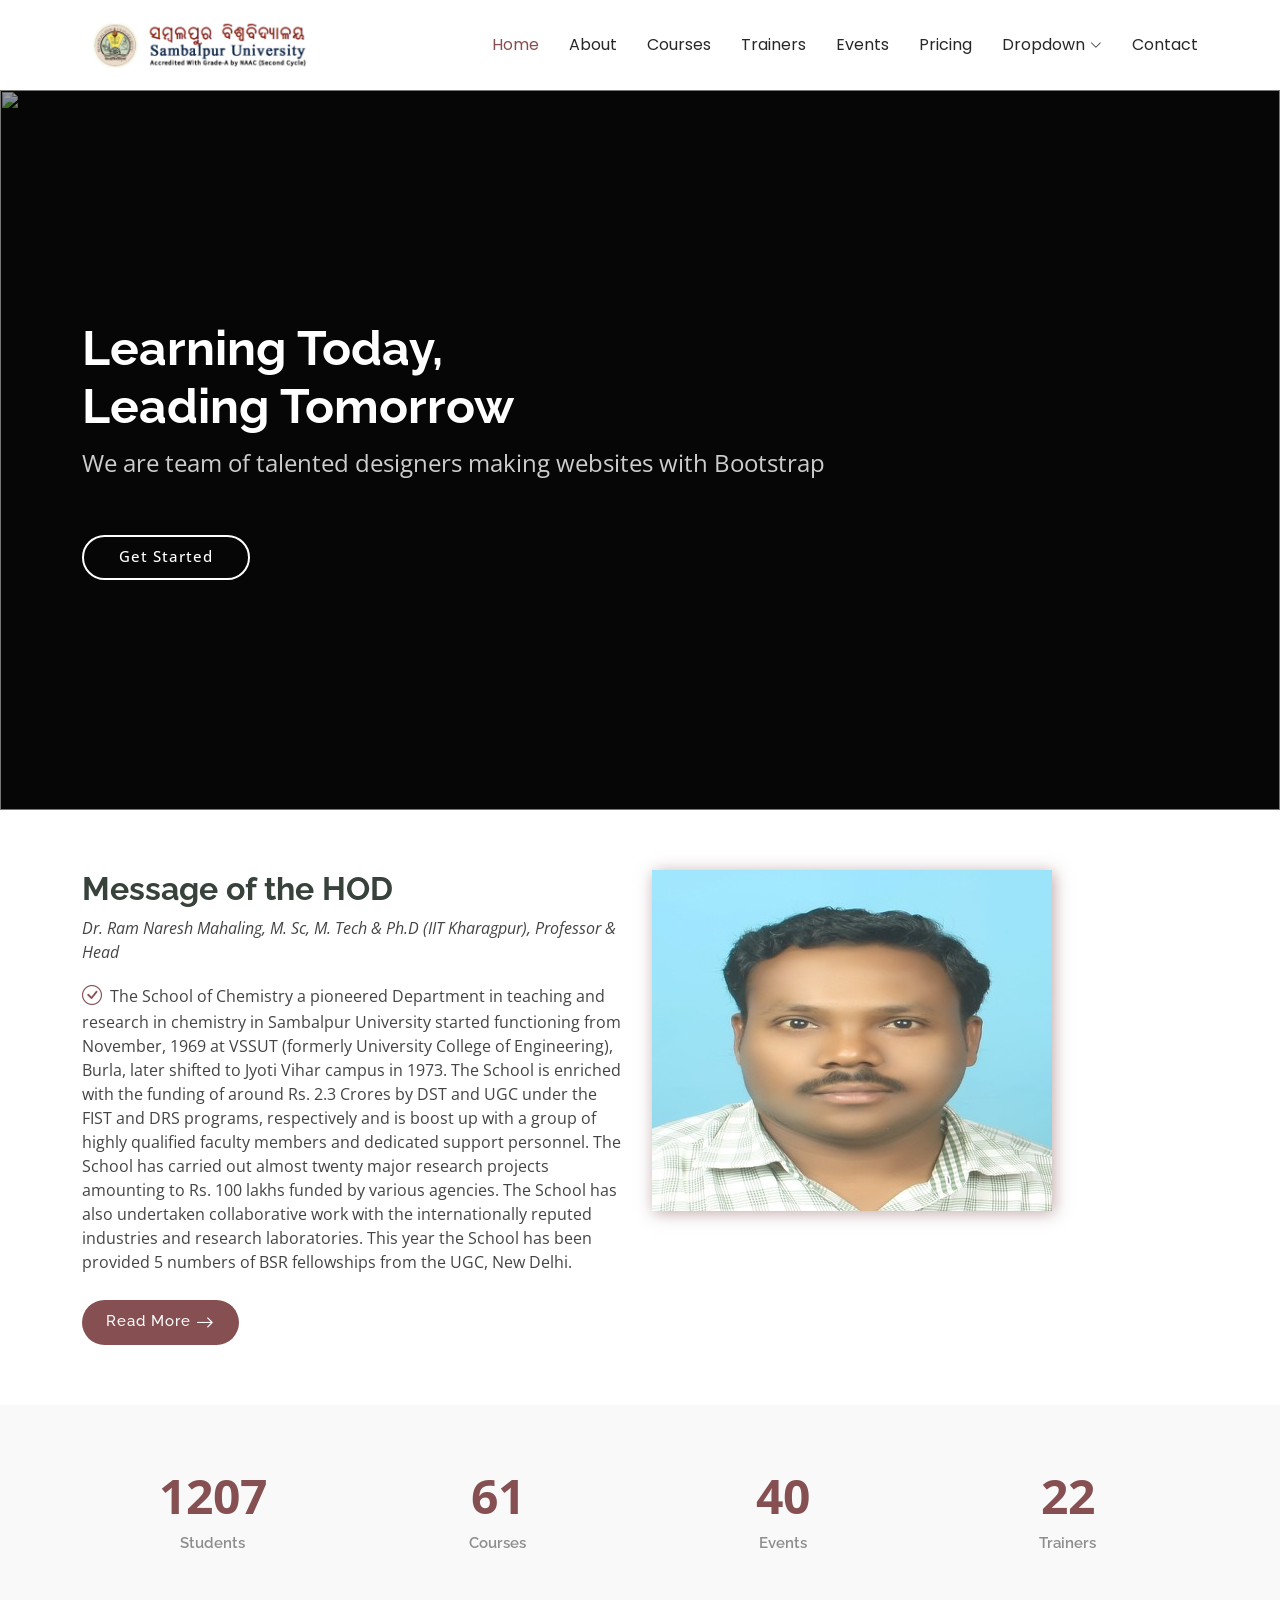
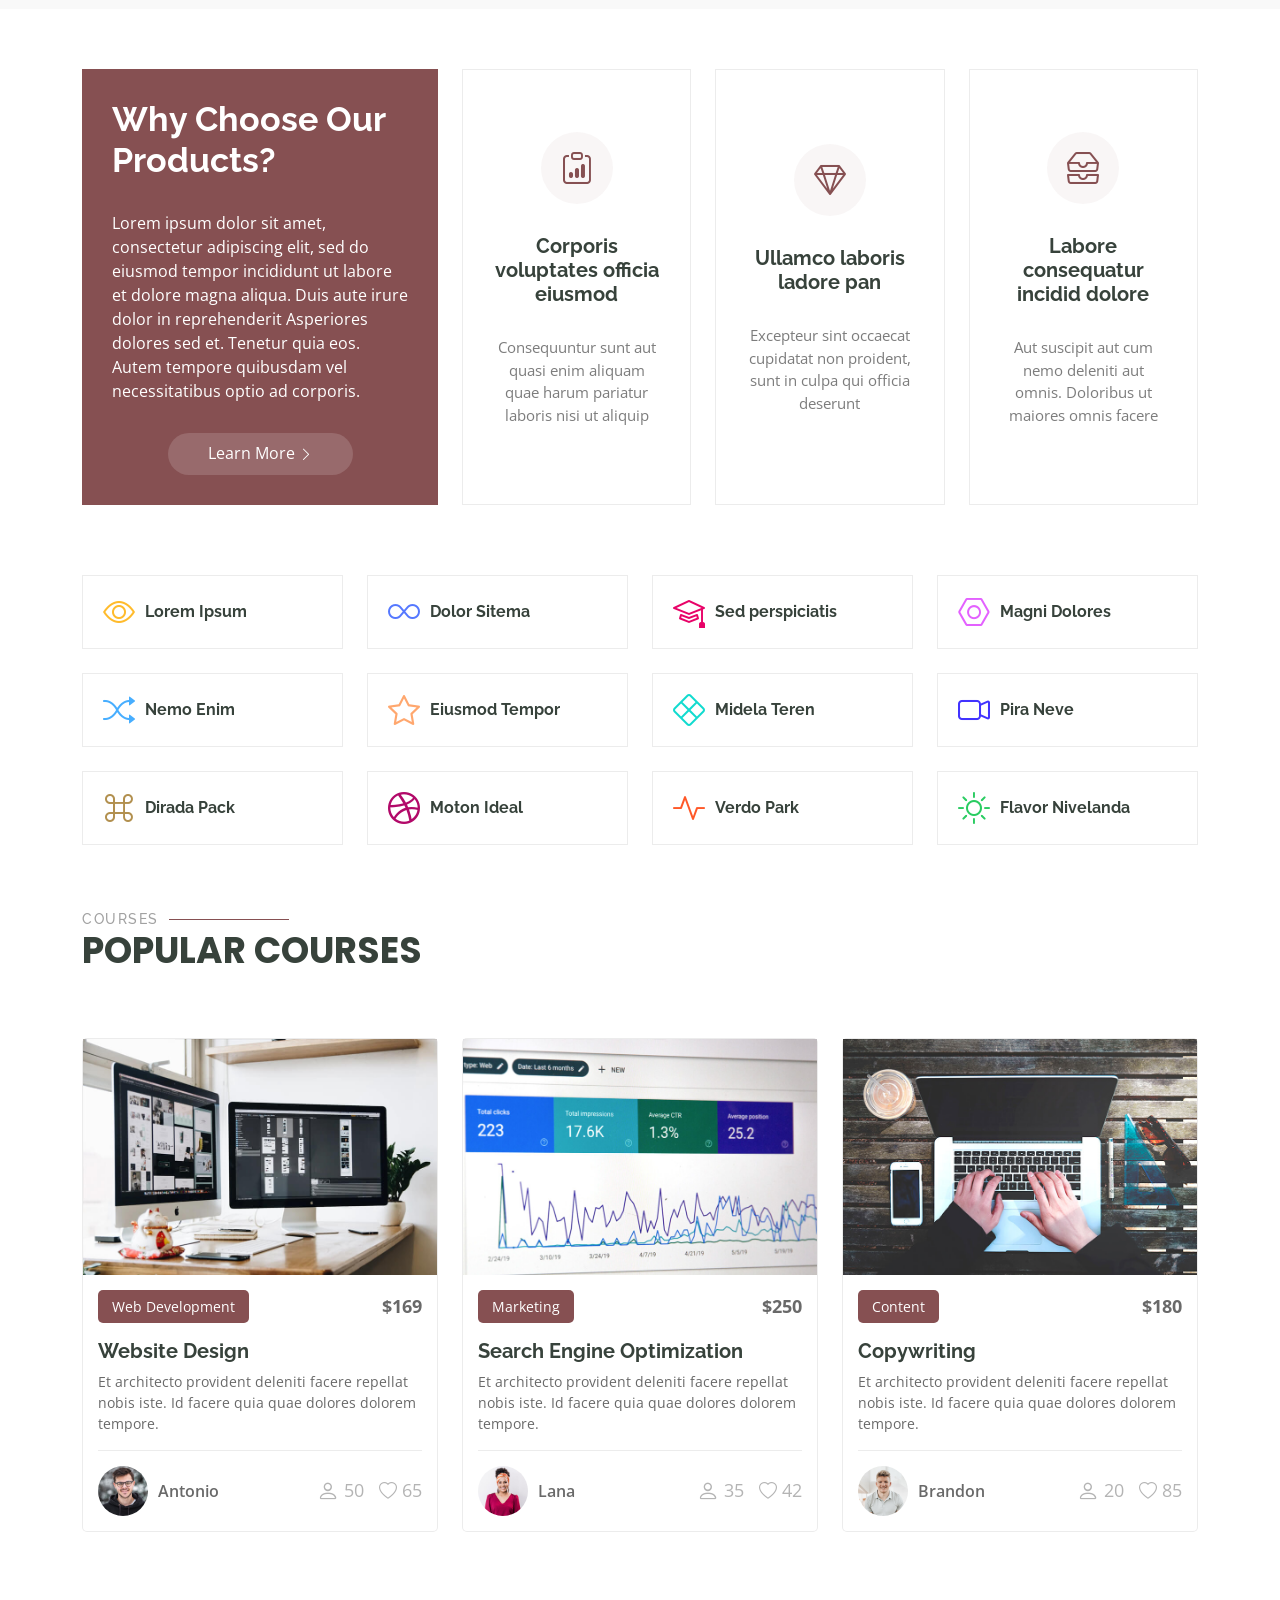
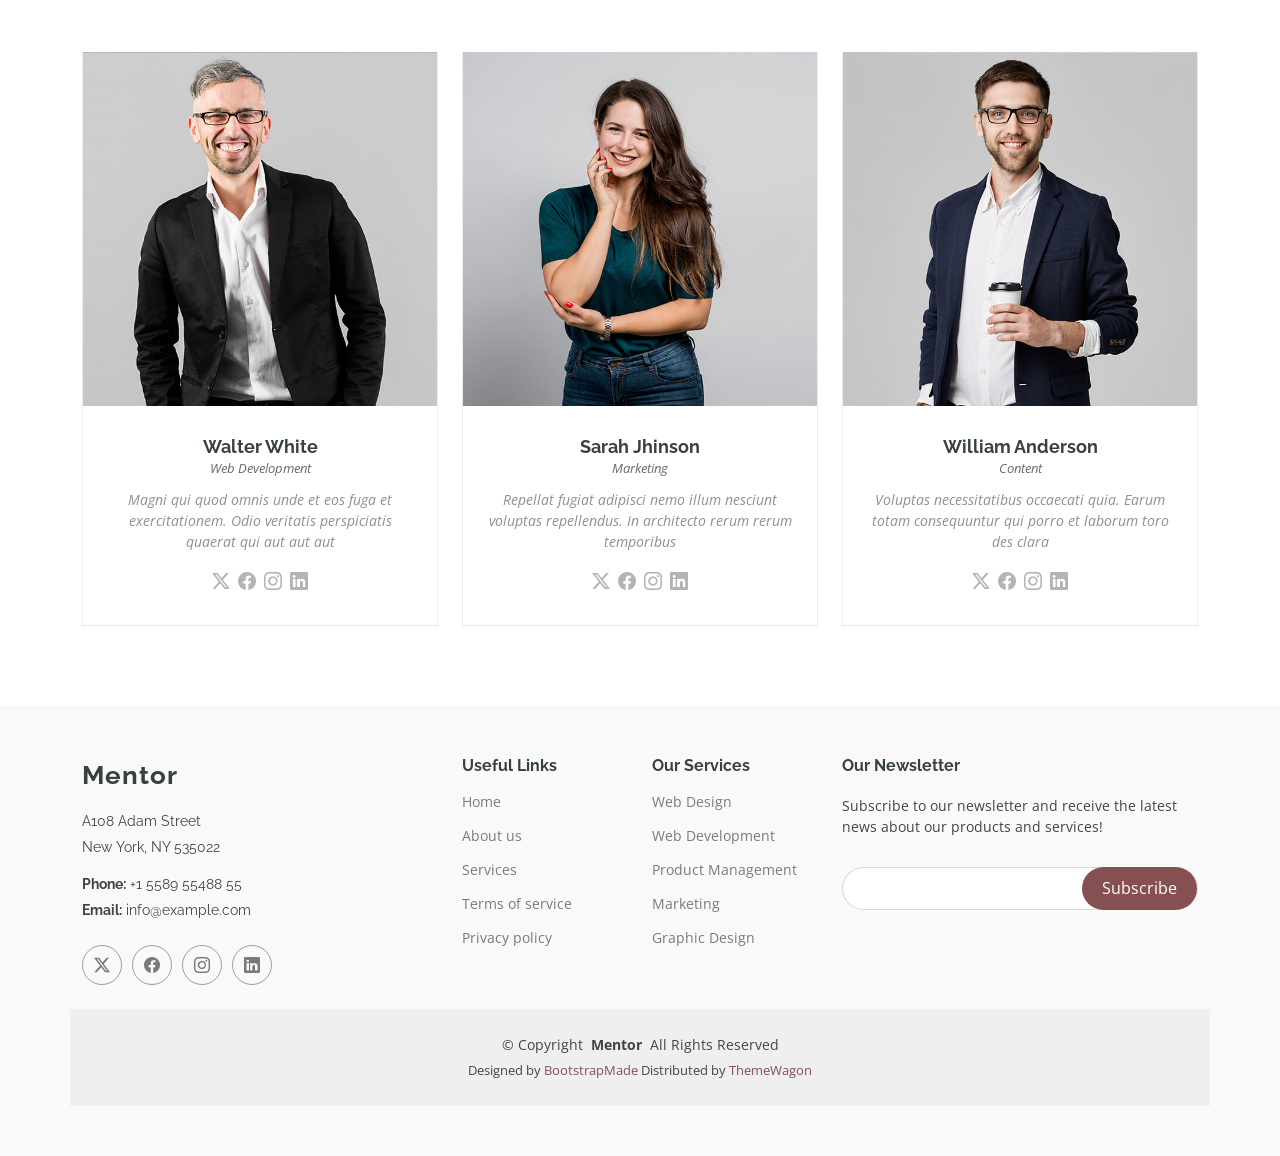
==== commit dd8d133c: "initcommit" ====
--- a/index.html
+++ b/index.html
@@ -44,7 +44,7 @@
       <a href="index.html" class="logo d-flex align-items-center me-auto">
         <!-- Uncomment the line below if you also wish to use an image logo -->
         <!-- <img src="assets/img/logo.png" alt=""> -->
-        <h1 class="sitename">Mentor</h1>
+        <img style="width: 100%;height: 200px;" src="assets/img/images.jpg" alt="">
       </a>
 
       <nav id="navmenu" class="navmenu">
@@ -77,7 +77,7 @@
         <i class="mobile-nav-toggle d-xl-none bi bi-list"></i>
       </nav>
 
-      <a class="btn-getstarted" href="courses.html">Get Started</a>
+      <!-- <a class="btn-getstarted" href="courses.html">Get Started</a> -->
 
     </div>
   </header>
@@ -106,20 +106,19 @@
 
         <div class="row gy-4">
 
-          <div class="col-lg-6 order-1 order-lg-2" data-aos="fade-up" data-aos-delay="100">
-            <img src="assets/img/about.jpg" class="img-fluid" alt="">
+          <div class="col-lg-6 order-1 order-lg-2 " data-aos="fade-up" data-aos-delay="100">
+            <img src="assets/img/team/ram-naresh-mahaling_photo1694084618.jpg" class="img-fluid hodimg" alt="">
           </div>
 
           <div class="col-lg-6 order-2 order-lg-1 content" data-aos="fade-up" data-aos-delay="200">
-            <h3>Voluptatem dignissimos provident quasi corporis</h3>
+            <h3>Message of the HOD</h3>
             <p class="fst-italic">
-              Lorem ipsum dolor sit amet, consectetur adipiscing elit, sed do eiusmod tempor incididunt ut labore et dolore
-              magna aliqua.
+              Dr. Ram Naresh Mahaling, M. Sc, M. Tech & Ph.D (IIT Kharagpur), Professor & Head
             </p>
             <ul>
-              <li><i class="bi bi-check-circle"></i> <span>Ullamco laboris nisi ut aliquip ex ea commodo consequat.</span></li>
-              <li><i class="bi bi-check-circle"></i> <span>Duis aute irure dolor in reprehenderit in voluptate velit.</span></li>
-              <li><i class="bi bi-check-circle"></i> <span>Ullamco laboris nisi ut aliquip ex ea commodo consequat. Duis aute irure dolor in reprehenderit in voluptate trideta storacalaperda mastiro dolore eu fugiat nulla pariatur.</span></li>
+              <li><i class="bi bi-check-circle"></i> <span>The School of Chemistry a pioneered Department in teaching and research in chemistry in Sambalpur University started functioning from November, 1969 at VSSUT (formerly University College of Engineering), Burla, later shifted to Jyoti Vihar campus in 1973. The School is enriched with the funding of around Rs. 2.3 Crores by DST and UGC under the FIST and DRS programs, respectively and is boost up with a group of highly qualified faculty members and dedicated support personnel. The School has carried out almost twenty major research projects amounting to Rs. 100 lakhs funded by various agencies. The School has also undertaken collaborative work with the internationally reputed industries and research laboratories. This year the School has been provided 5 numbers of BSR fellowships from the UGC, New Delhi.</span></li>
+              <!-- <li><i class="bi bi-check-circle"></i> <span>Duis aute irure dolor in reprehenderit in voluptate velit.</span></li>
+              <li><i class="bi bi-check-circle"></i> <span>Ullamco laboris nisi ut aliquip ex ea commodo consequat. Duis aute irure dolor in reprehenderit in voluptate trideta storacalaperda mastiro dolore eu fugiat nulla pariatur.</span></li> -->
             </ul>
             <a href="#" class="read-more"><span>Read More</span><i class="bi bi-arrow-right"></i></a>
           </div>
--- a/assets/css/main.css
+++ b/assets/css/main.css
@@ -16,13 +16,16 @@
   --heading-font: "Raleway",  sans-serif;
   --nav-font: "Poppins",  sans-serif;
 }
+.hodimg {
+  box-shadow: 2px 2px 15px rgb(134,80,82,0.5);
+}
 
 /* Global Colors - The following color variables are used throughout the website. Updating them here will change the color scheme of the entire website */
 :root { 
   --background-color: #ffffff; /* Background color for the entire website, including individual sections */
   --default-color: #444444; /* Default color used for the majority of the text content across the entire website */
   --heading-color: #37423b; /* Color for headings, subheadings and title throughout the website */
-  --accent-color: #5fcf80; /* Accent color that represents your brand on the website. It's used for buttons, links, and other elements that need to stand out */
+  --accent-color: #865052; /* Accent color that represents your brand on the website. It's used for buttons, links, and other elements that need to stand out */
   --surface-color: #ffffff; /* The surface color is used as a background of boxed elements within sections, such as cards, icon boxes, or other elements that require a visual separation from the global background. */
   --contrast-color: #ffffff; /* Contrast color for text, ensuring readability against backgrounds of accent, heading, or default colors. */
 }
@@ -30,11 +33,11 @@
 /* Nav Menu Colors - The following color variables are used specifically for the navigation menu. They are separate from the global colors to allow for more customization options */
 :root {
   --nav-color: #272828;  /* The default color of the main navmenu links */
-  --nav-hover-color: #5fcf80; /* Applied to main navmenu links when they are hovered over or active */
+  --nav-hover-color: #865052; /* Applied to main navmenu links when they are hovered over or active */
   --nav-mobile-background-color: #ffffff; /* Used as the background color for mobile navigation menu */
   --nav-dropdown-background-color: #ffffff; /* Used as the background color for dropdown items that appear when hovering over primary navigation items */
   --nav-dropdown-color: #272828; /* Used for navigation links of the dropdown items in the navigation menu. */
-  --nav-dropdown-hover-color: #5fcf80; /* Similar to --nav-hover-color, this color is applied to dropdown navigation links when they are hovered over. */
+  --nav-dropdown-hover-color: #865052; /* Similar to --nav-hover-color, this color is applied to dropdown navigation links when they are hovered over. */
 }
 
 /* Color Presets - These classes override global colors when applied to any section or element, providing reuse of the sam color scheme. */
@@ -234,7 +237,7 @@
 }
 
 .header .logo img {
-  max-height: 36px;
+  max-height: 50px;
   margin-right: 8px;
 }
 
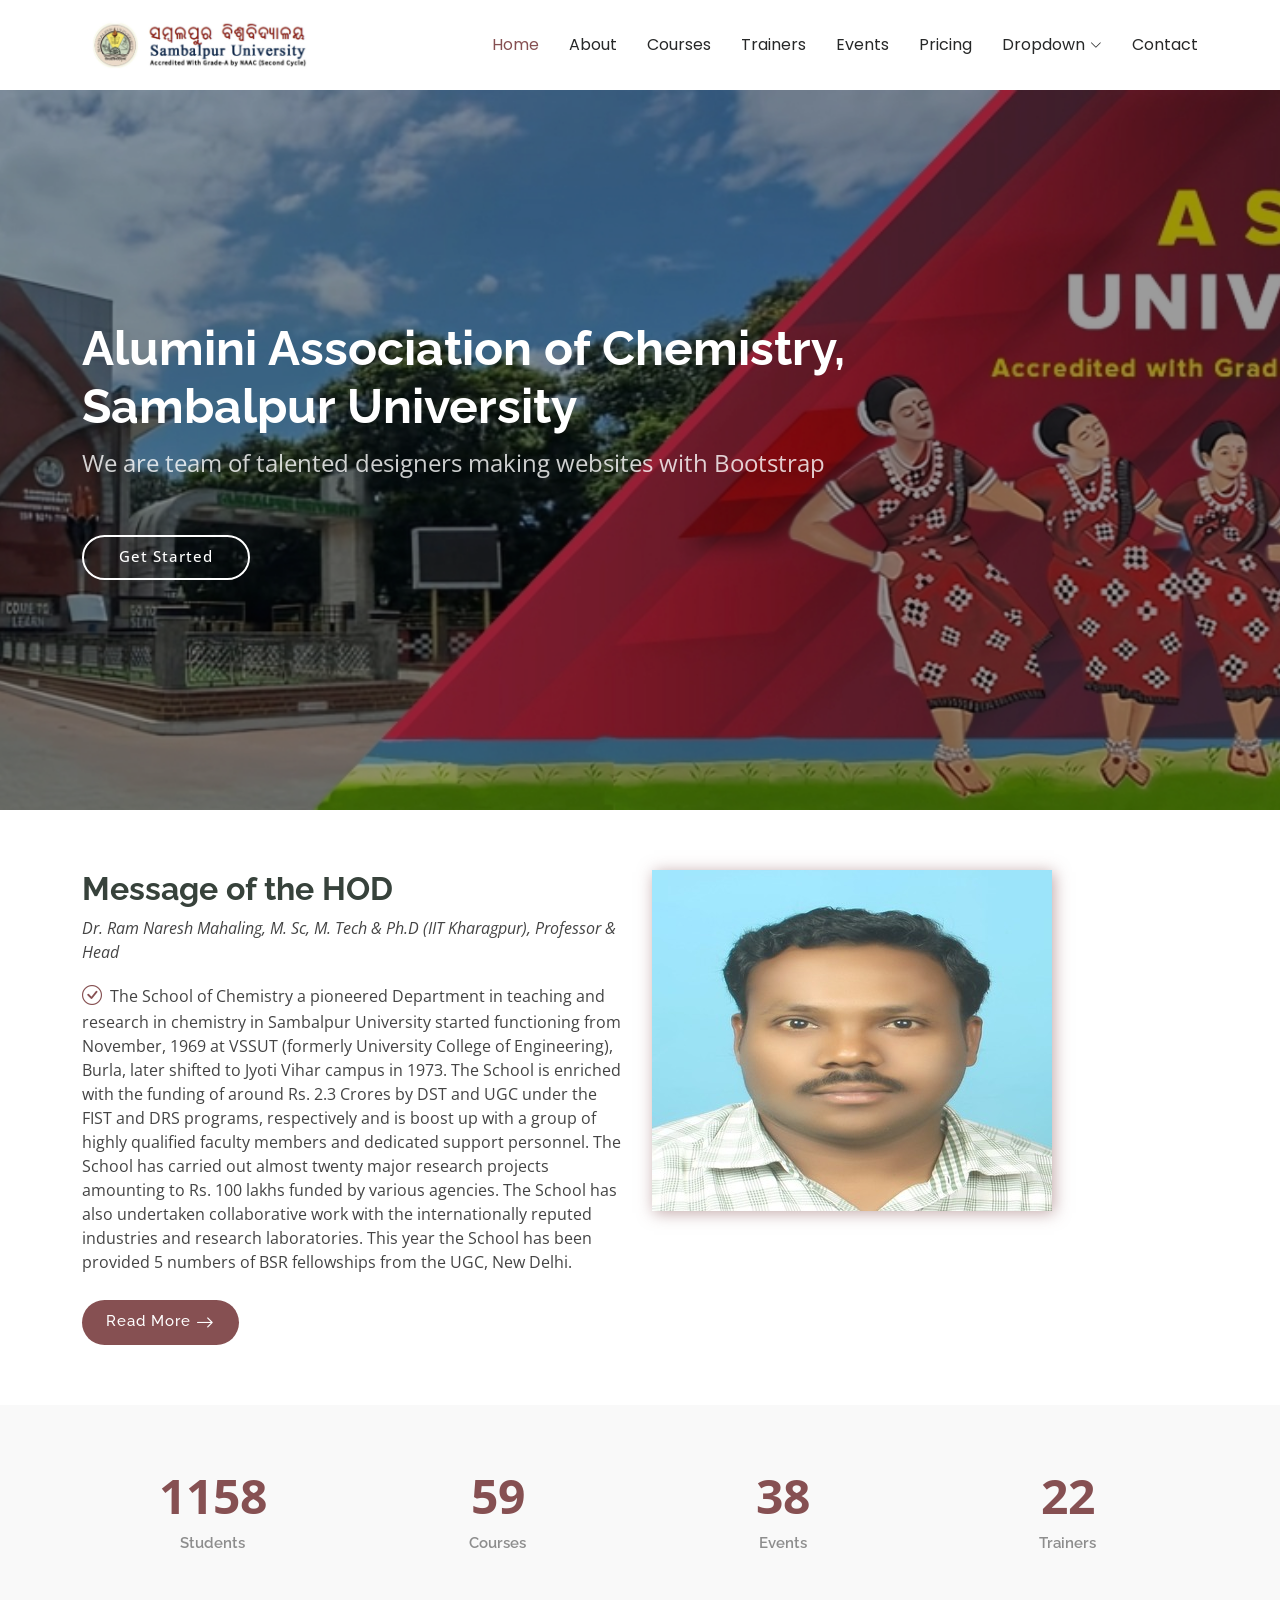
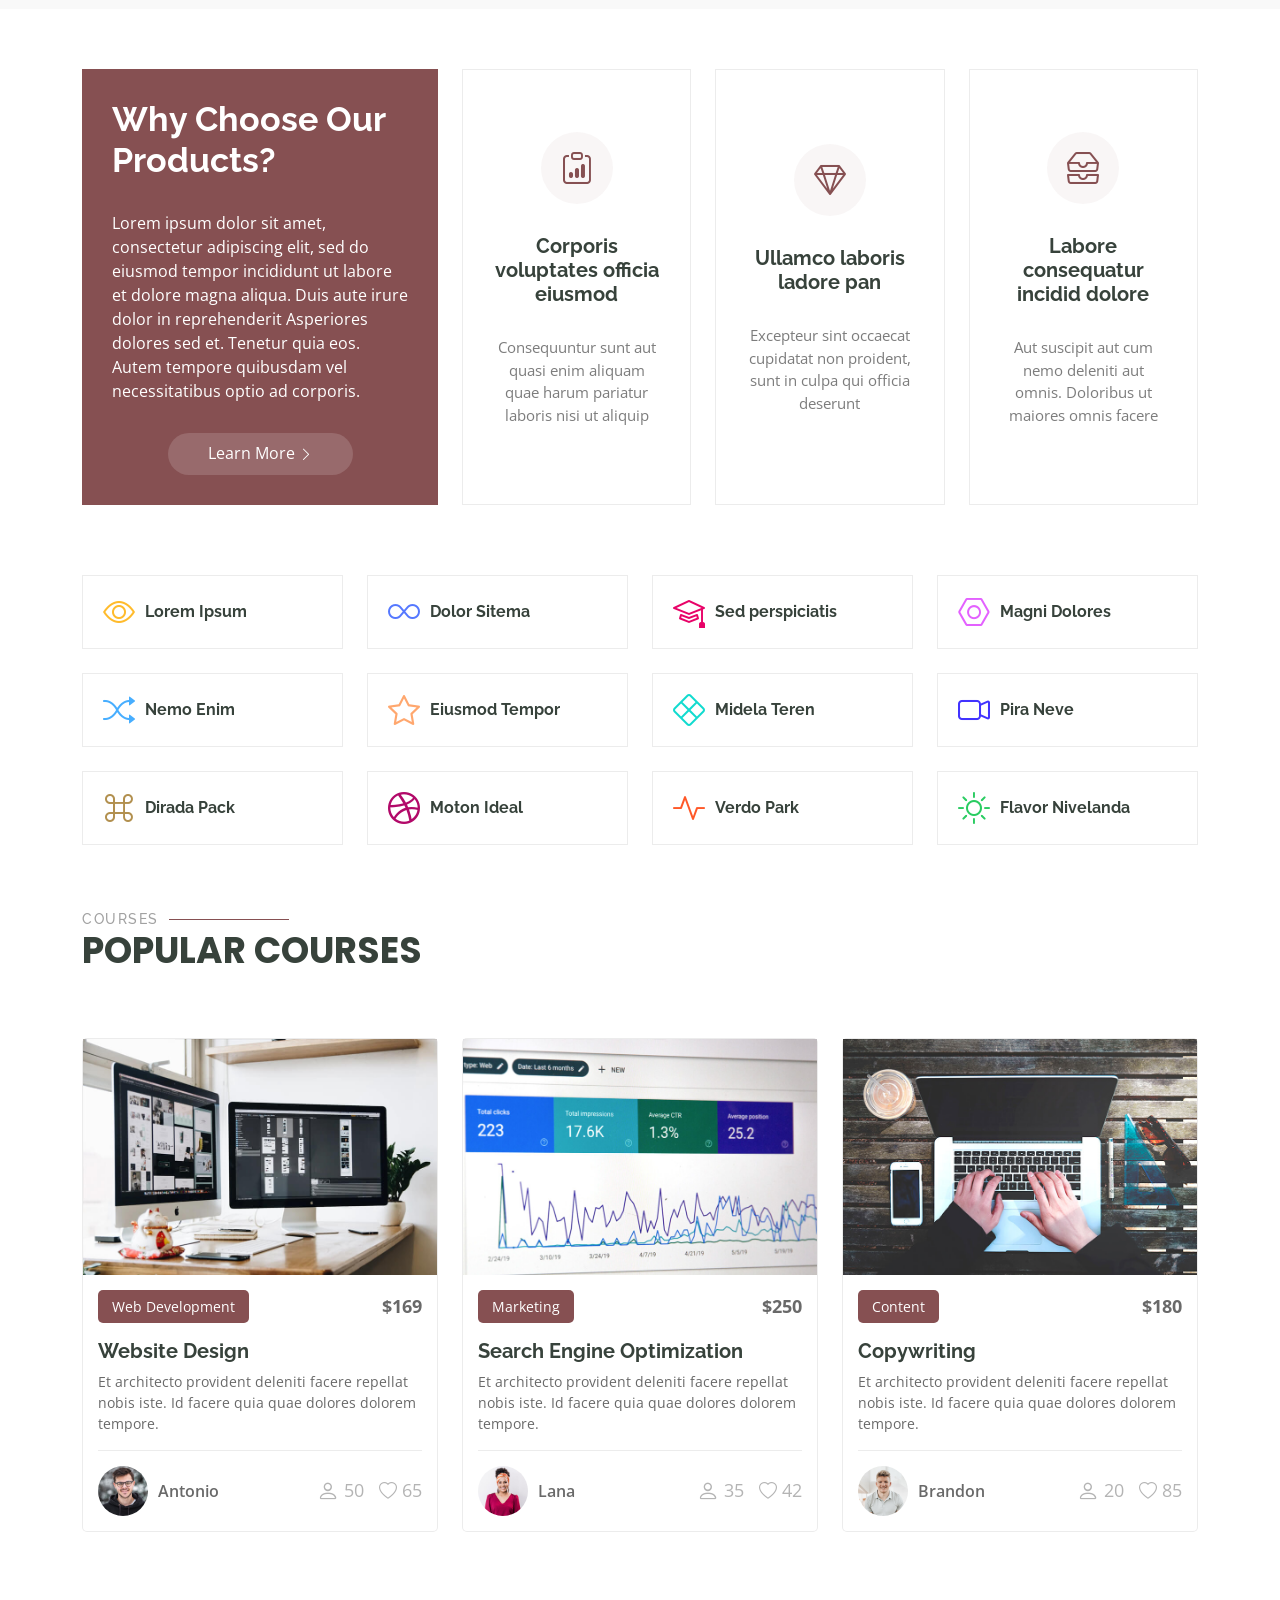
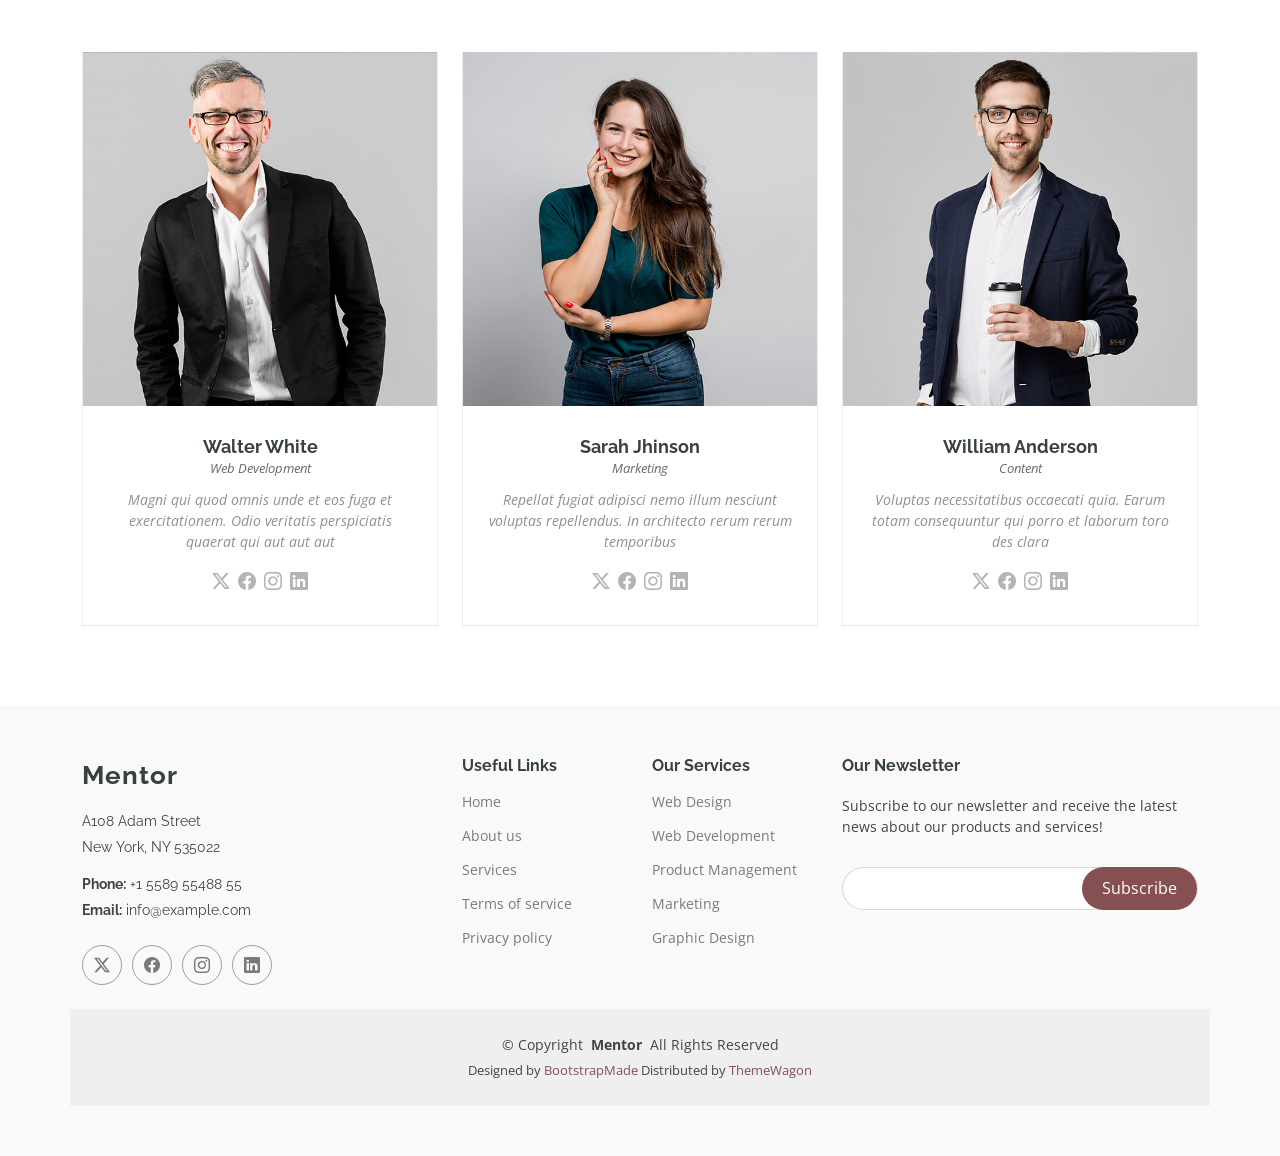
==== commit 0c929709: "changes" ====
--- a/index.html
+++ b/index.html
@@ -90,7 +90,7 @@
       <img src="assets/img/hero-bg.jpg" alt="" data-aos="fade-in">
 
       <div class="container">
-        <h2 data-aos="fade-up" data-aos-delay="100">Learning Today,<br>Leading Tomorrow</h2>
+        <h2 data-aos="fade-up" data-aos-delay="100">Alumini Association of Chemistry,<br>Sambalpur University</h2>
         <p data-aos="fade-up" data-aos-delay="200">We are team of talented designers making websites with Bootstrap</p>
         <div class="d-flex mt-4" data-aos="fade-up" data-aos-delay="300">
           <a href="courses.html" class="btn-get-started">Get Started</a>
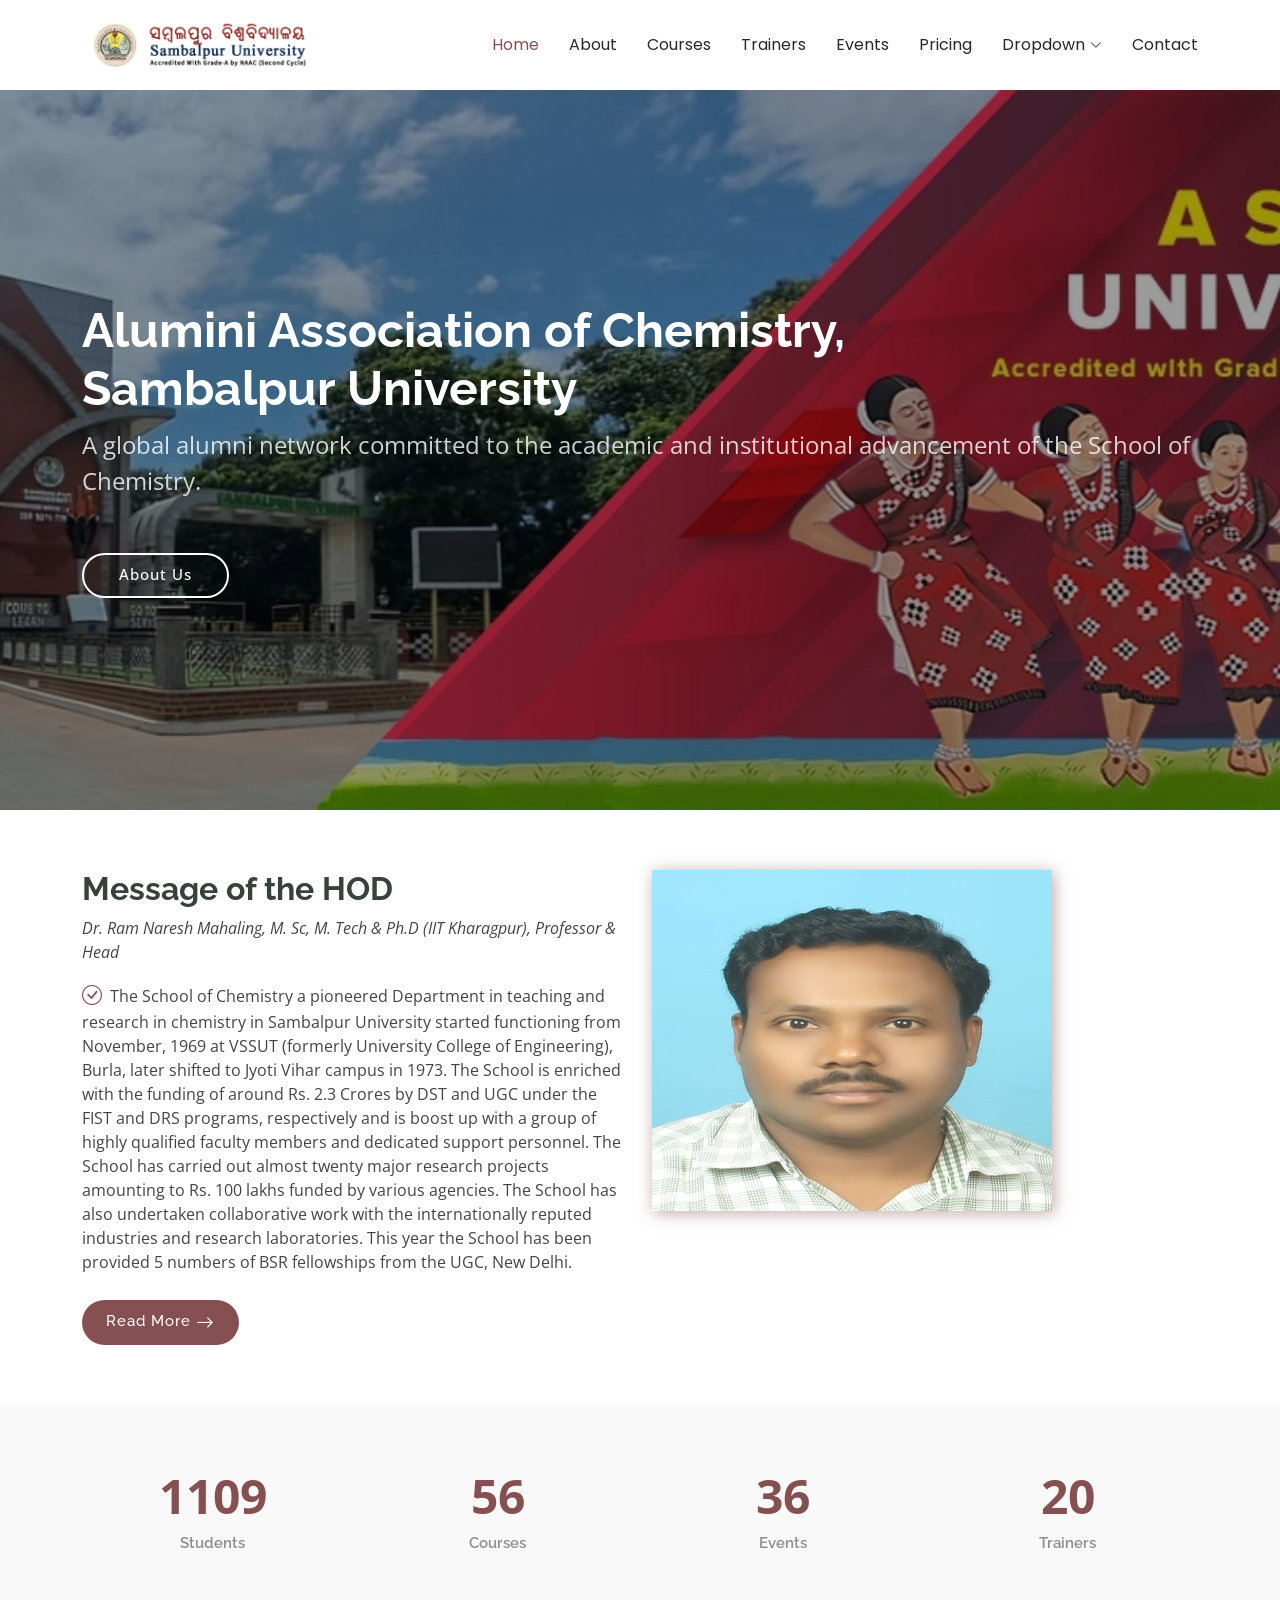
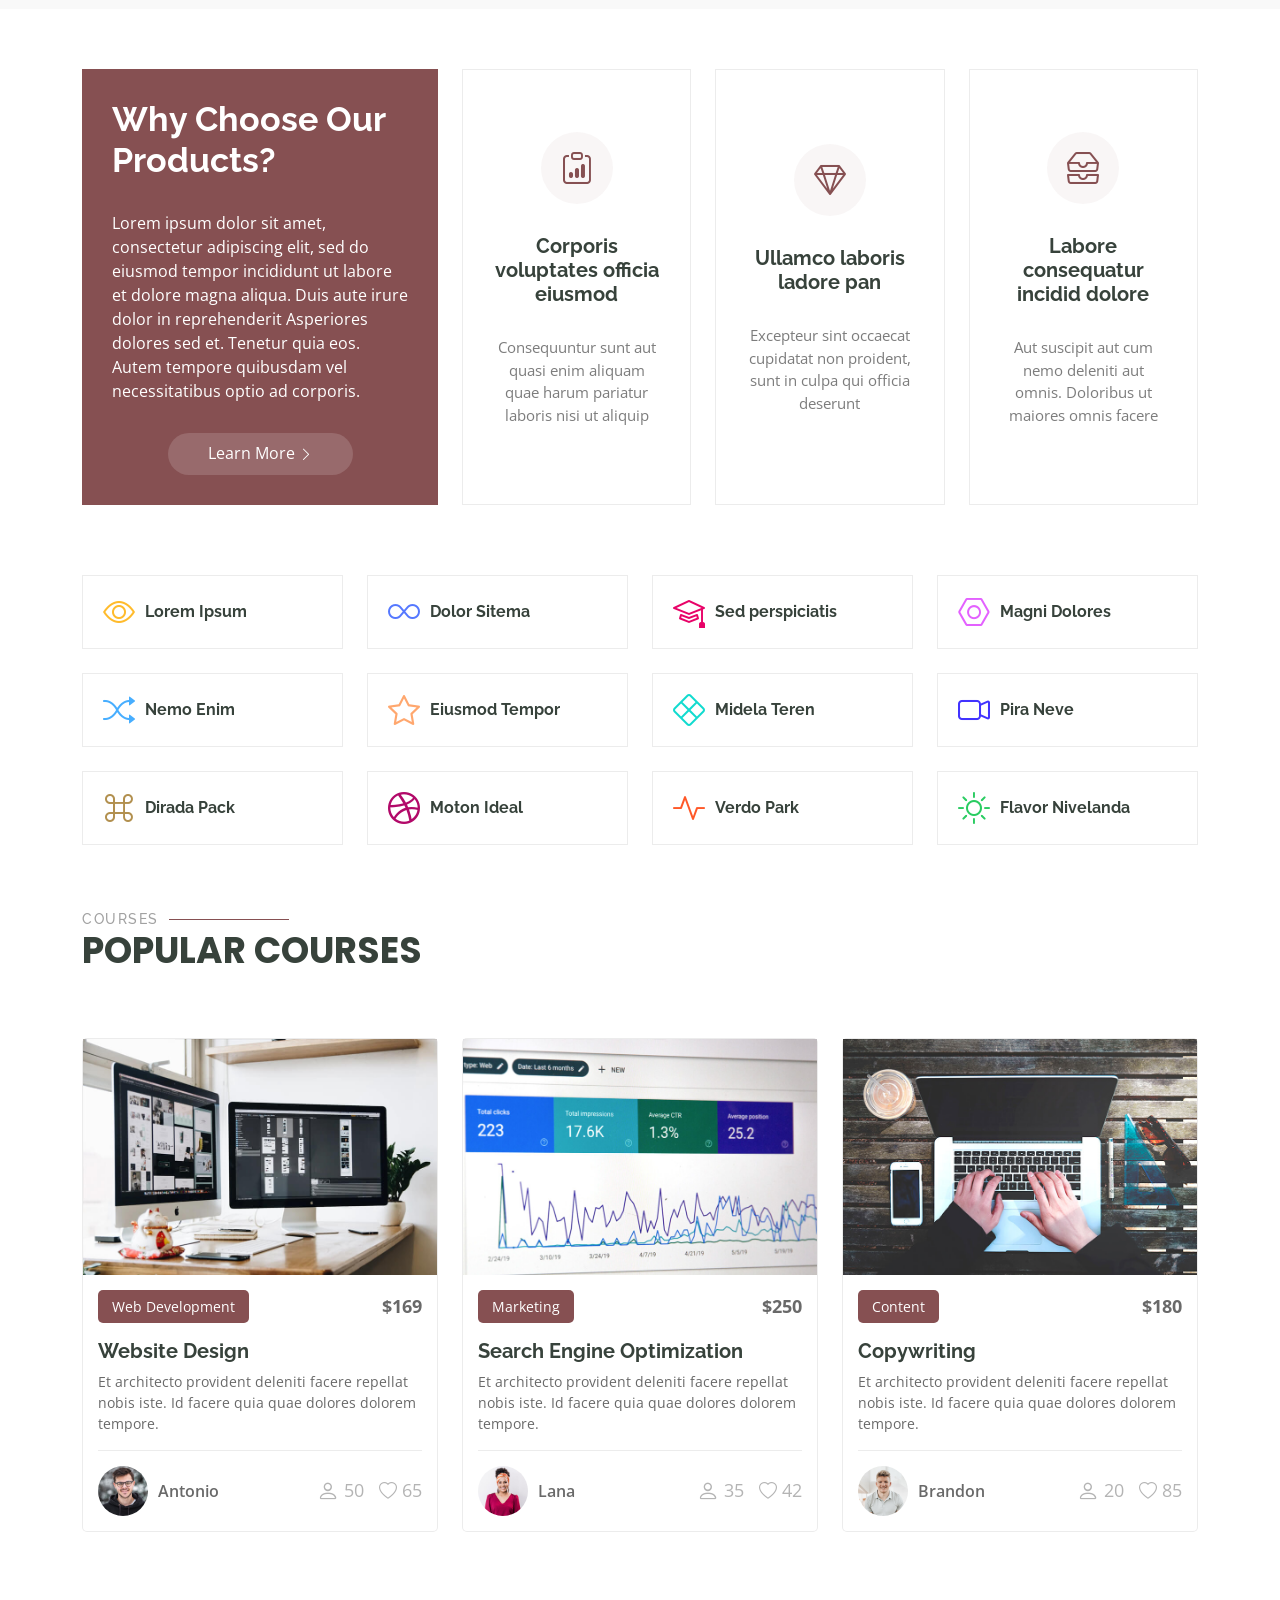
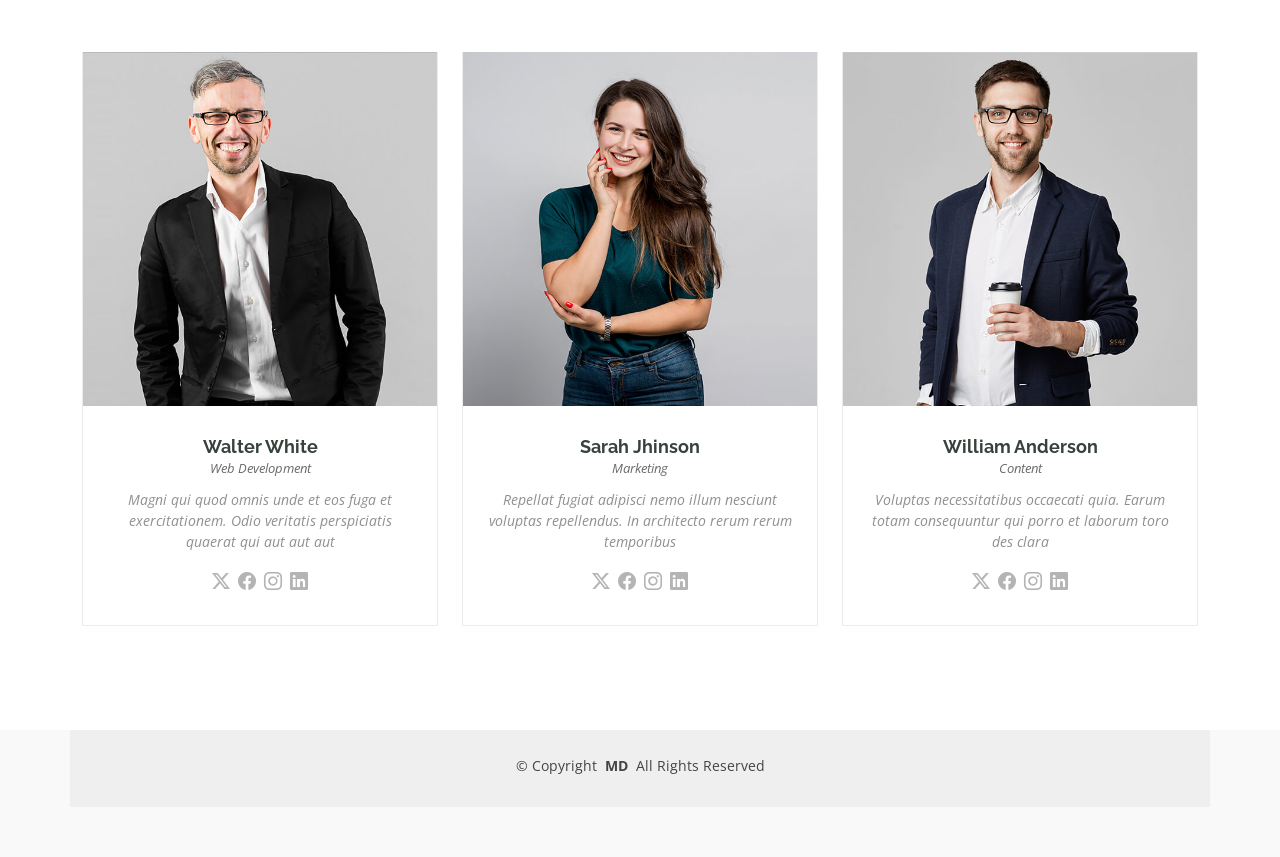
==== commit 9b40548c: "footer changes" ====
--- a/index.html
+++ b/index.html
@@ -91,9 +91,9 @@
 
       <div class="container">
         <h2 data-aos="fade-up" data-aos-delay="100">Alumini Association of Chemistry,<br>Sambalpur University</h2>
-        <p data-aos="fade-up" data-aos-delay="200">We are team of talented designers making websites with Bootstrap</p>
+        <p data-aos="fade-up" data-aos-delay="200">A global alumni network committed to the academic and institutional advancement of the School of Chemistry.</p>
         <div class="d-flex mt-4" data-aos="fade-up" data-aos-delay="300">
-          <a href="courses.html" class="btn-get-started">Get Started</a>
+          <a href="about.html" class="btn-get-started">About Us</a>
         </div>
       </div>
 
@@ -494,70 +494,14 @@
 
   <footer id="footer" class="footer position-relative light-background">
 
-    <div class="container footer-top">
-      <div class="row gy-4">
-        <div class="col-lg-4 col-md-6 footer-about">
-          <a href="index.html" class="logo d-flex align-items-center">
-            <span class="sitename">Mentor</span>
-          </a>
-          <div class="footer-contact pt-3">
-            <p>A108 Adam Street</p>
-            <p>New York, NY 535022</p>
-            <p class="mt-3"><strong>Phone:</strong> <span>+1 5589 55488 55</span></p>
-            <p><strong>Email:</strong> <span>info@example.com</span></p>
-          </div>
-          <div class="social-links d-flex mt-4">
-            <a href=""><i class="bi bi-twitter-x"></i></a>
-            <a href=""><i class="bi bi-facebook"></i></a>
-            <a href=""><i class="bi bi-instagram"></i></a>
-            <a href=""><i class="bi bi-linkedin"></i></a>
-          </div>
-        </div>
-
-        <div class="col-lg-2 col-md-3 footer-links">
-          <h4>Useful Links</h4>
-          <ul>
-            <li><a href="#">Home</a></li>
-            <li><a href="#">About us</a></li>
-            <li><a href="#">Services</a></li>
-            <li><a href="#">Terms of service</a></li>
-            <li><a href="#">Privacy policy</a></li>
-          </ul>
-        </div>
-
-        <div class="col-lg-2 col-md-3 footer-links">
-          <h4>Our Services</h4>
-          <ul>
-            <li><a href="#">Web Design</a></li>
-            <li><a href="#">Web Development</a></li>
-            <li><a href="#">Product Management</a></li>
-            <li><a href="#">Marketing</a></li>
-            <li><a href="#">Graphic Design</a></li>
-          </ul>
-        </div>
-
-        <div class="col-lg-4 col-md-12 footer-newsletter">
-          <h4>Our Newsletter</h4>
-          <p>Subscribe to our newsletter and receive the latest news about our products and services!</p>
-          <form action="forms/newsletter.php" method="post" class="php-email-form">
-            <div class="newsletter-form"><input type="email" name="email"><input type="submit" value="Subscribe"></div>
-            <div class="loading">Loading</div>
-            <div class="error-message"></div>
-            <div class="sent-message">Your subscription request has been sent. Thank you!</div>
-          </form>
-        </div>
-
-      </div>
-    </div>
-
     <div class="container copyright text-center mt-4">
-      <p>© <span>Copyright</span> <strong class="px-1 sitename">Mentor</strong> <span>All Rights Reserved</span></p>
+      <p>© <span>Copyright</span> <strong class="px-1 sitename">MD</strong> <span>All Rights Reserved</span></p>
       <div class="credits">
         <!-- All the links in the footer should remain intact. -->
         <!-- You can delete the links only if you've purchased the pro version. -->
         <!-- Licensing information: https://bootstrapmade.com/license/ -->
         <!-- Purchase the pro version with working PHP/AJAX contact form: [buy-url] -->
-        Designed by <a href="https://bootstrapmade.com/">BootstrapMade</a> Distributed by <a href=“https://themewagon.com>ThemeWagon
+        
       </div>
     </div>
 
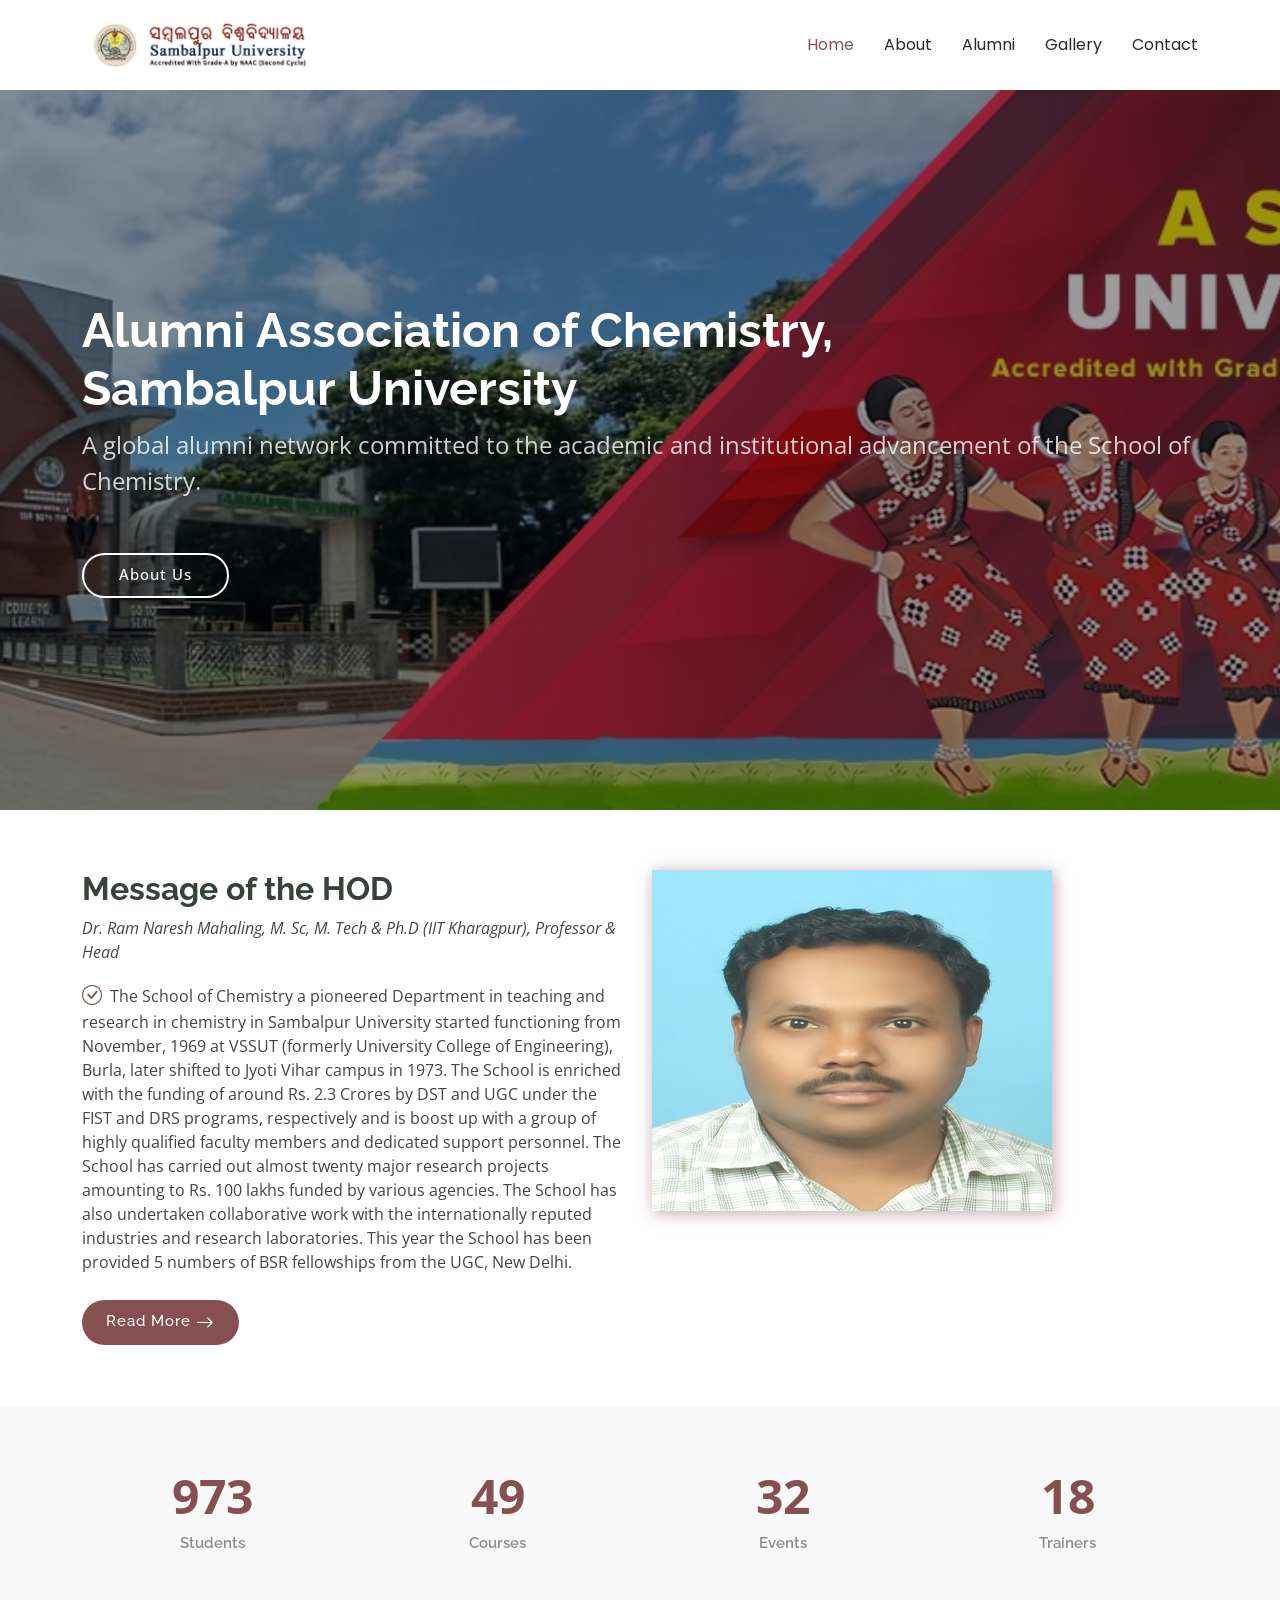
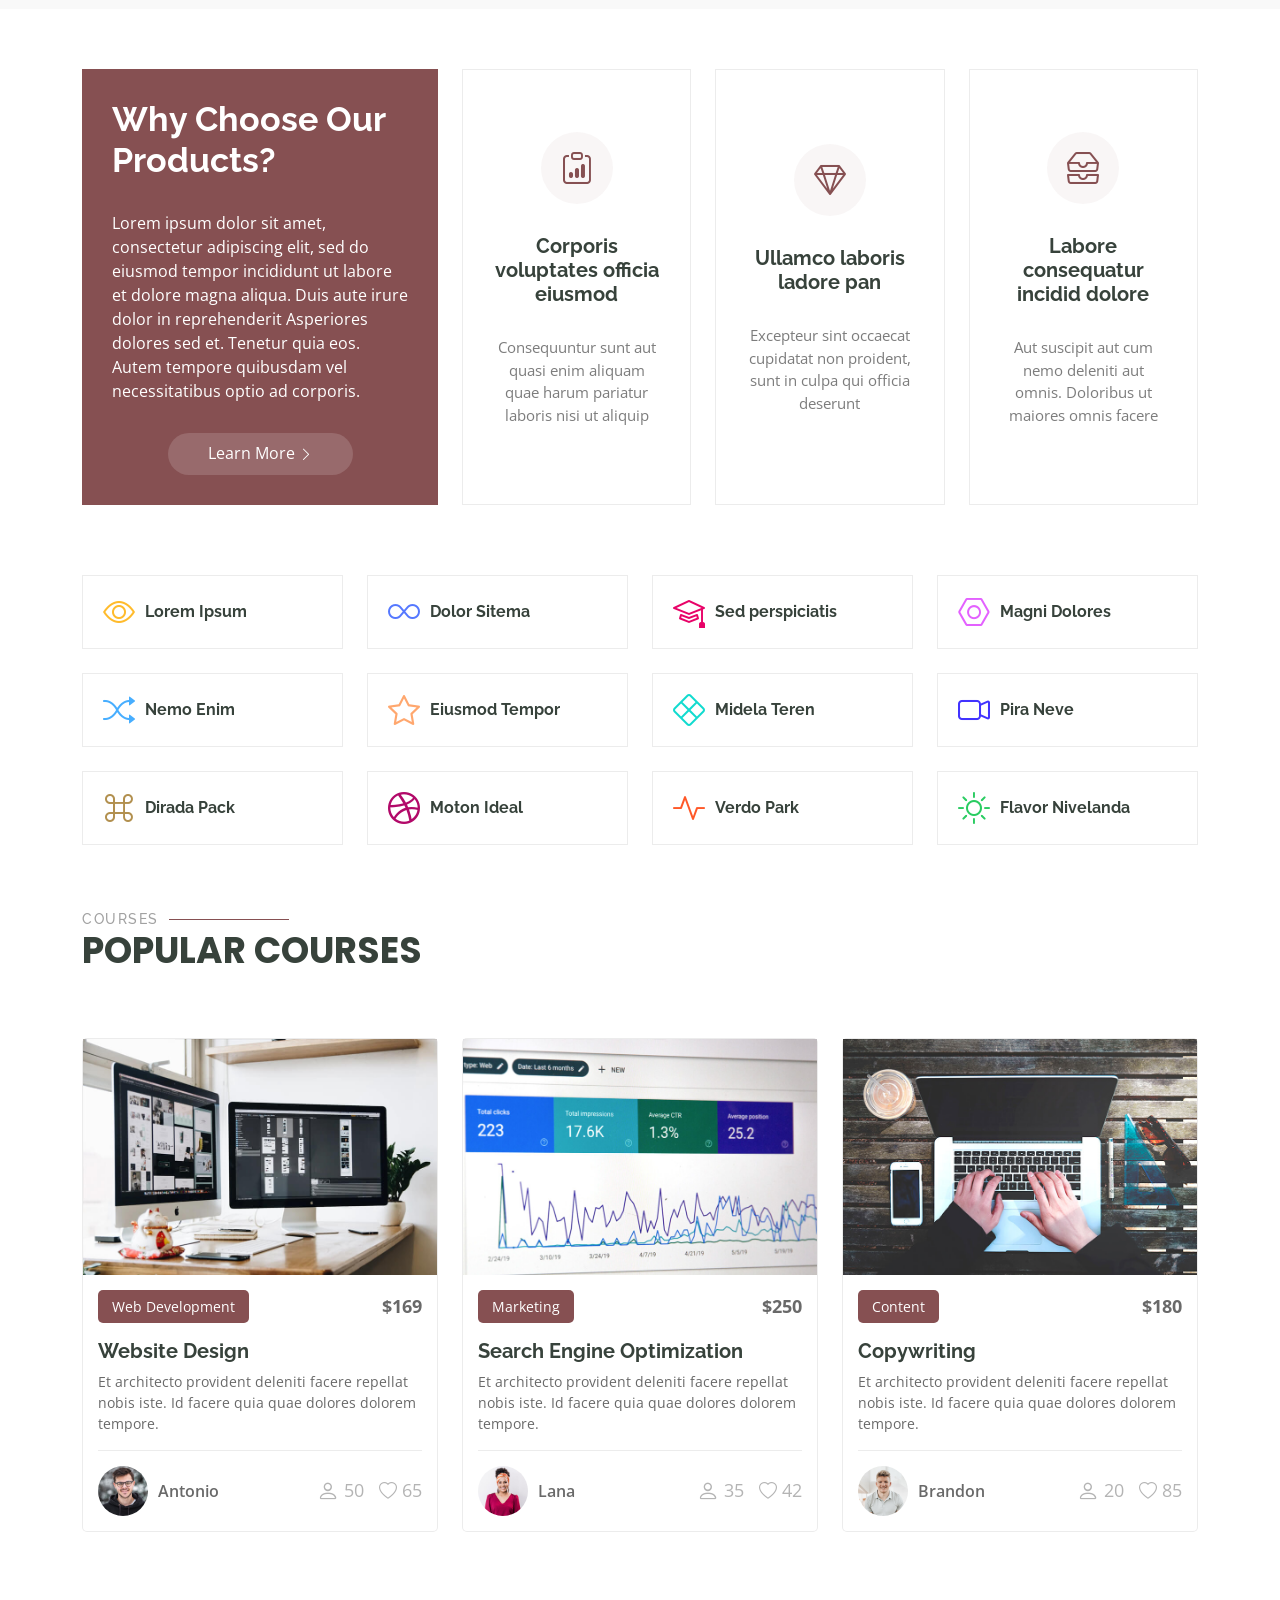
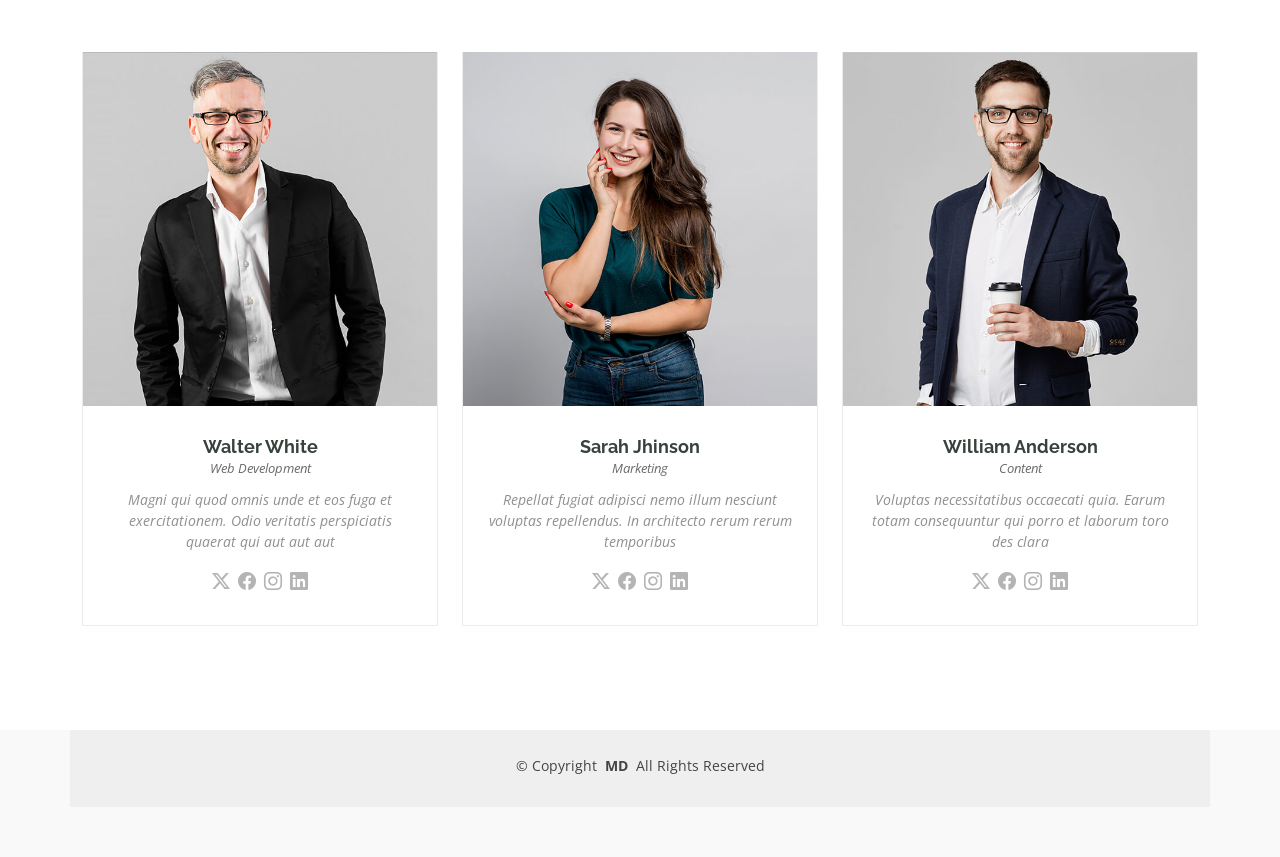
==== commit 3fe3a626: "updated" ====
--- a/index.html
+++ b/index.html
@@ -51,11 +51,11 @@
         <ul>
           <li><a href="index.html" class="active">Home<br></a></li>
           <li><a href="about.html">About</a></li>
-          <li><a href="courses.html">Courses</a></li>
-          <li><a href="trainers.html">Trainers</a></li>
-          <li><a href="events.html">Events</a></li>
-          <li><a href="pricing.html">Pricing</a></li>
-          <li class="dropdown"><a href="#"><span>Dropdown</span> <i class="bi bi-chevron-down toggle-dropdown"></i></a>
+          <!-- <li><a href="courses.html">Courses</a></li> -->
+          <li><a href="alumni.html">Alumni</a></li>
+          <li><a href="events.html">Gallery</a></li>
+          <!-- <li><a href="pricing.html">Pricing</a></li> -->
+          <!-- <li class="dropdown"><a href="#"><span>Dropdown</span> <i class="bi bi-chevron-down toggle-dropdown"></i></a>
             <ul>
               <li><a href="#">Dropdown 1</a></li>
               <li class="dropdown"><a href="#"><span>Deep Dropdown</span> <i class="bi bi-chevron-down toggle-dropdown"></i></a>
@@ -71,7 +71,7 @@
               <li><a href="#">Dropdown 3</a></li>
               <li><a href="#">Dropdown 4</a></li>
             </ul>
-          </li>
+          </li> -->
           <li><a href="contact.html">Contact</a></li>
         </ul>
         <i class="mobile-nav-toggle d-xl-none bi bi-list"></i>
@@ -90,7 +90,7 @@
       <img src="assets/img/hero-bg.jpg" alt="" data-aos="fade-in">
 
       <div class="container">
-        <h2 data-aos="fade-up" data-aos-delay="100">Alumini Association of Chemistry,<br>Sambalpur University</h2>
+        <h2 data-aos="fade-up" data-aos-delay="100">Alumni Association of Chemistry,<br>Sambalpur University</h2>
         <p data-aos="fade-up" data-aos-delay="200">A global alumni network committed to the academic and institutional advancement of the School of Chemistry.</p>
         <div class="d-flex mt-4" data-aos="fade-up" data-aos-delay="300">
           <a href="about.html" class="btn-get-started">About Us</a>
